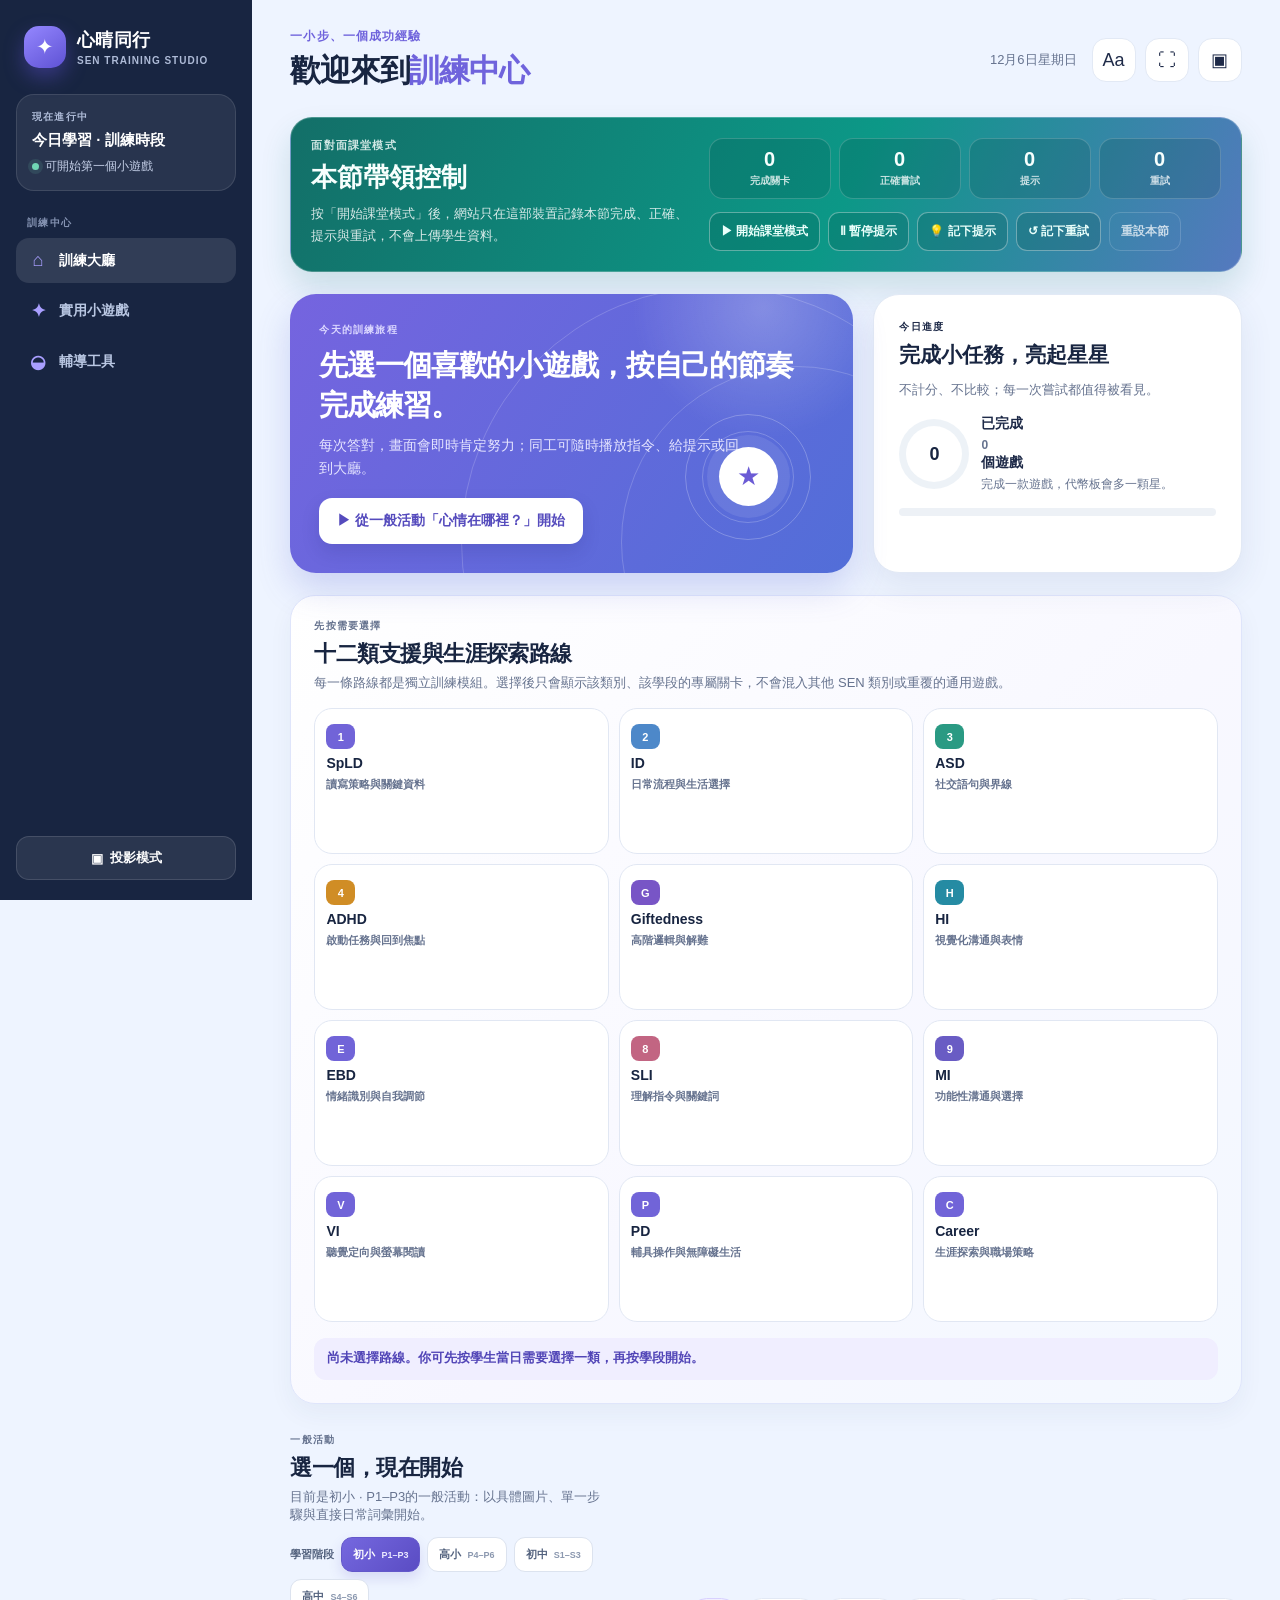
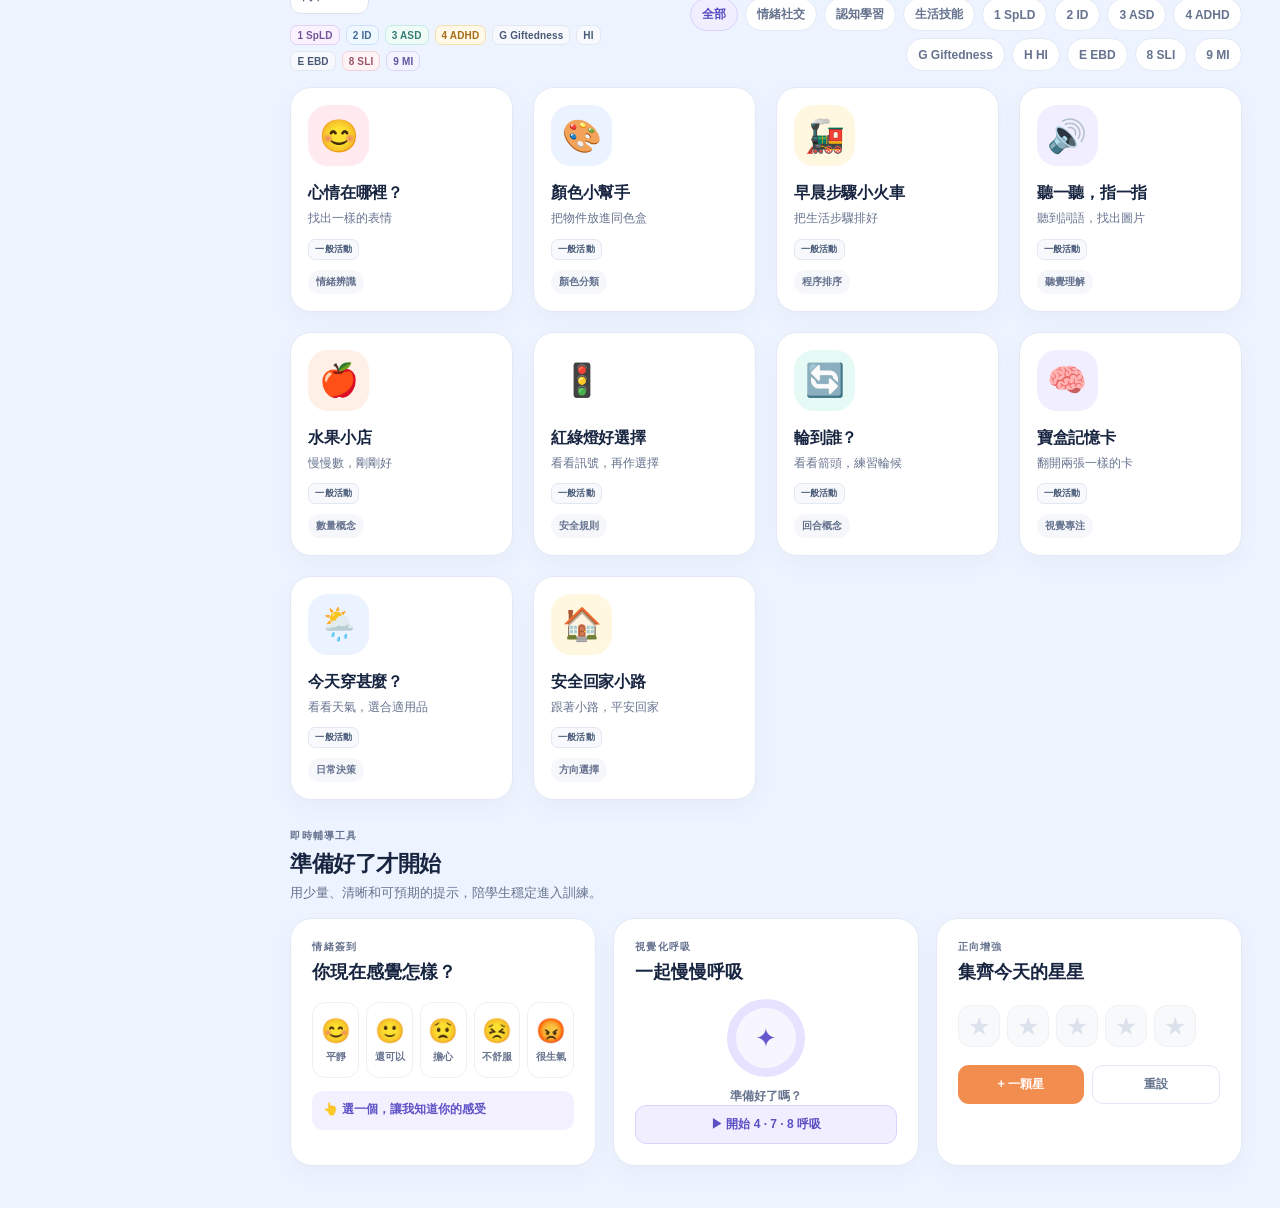
==== index.html @ 76162574 "Replace duplicated life skills review rounds" ====
<!DOCTYPE html>
<html lang="zh-Hant">
<head>
  <meta charset="UTF-8">
  <meta name="viewport" content="width=device-width, initial-scale=1.0, viewport-fit=cover">
  <meta name="theme-color" content="#EEF4FF">
  <title>心晴同行｜SEN 訓練中心</title>
  <link rel="stylesheet" href="assets/css/sen-ui.css?v=wcag-aa-20260822">
  <link rel="stylesheet" href="assets/css/sen-interaction-polish.css?v=asd-responsive-journey-20260824">
</head>
<body>
  <a class="skip-link" href="#mainContent">跳至主要訓練內容</a>
  <div class="app-shell">
    <aside class="sidebar" aria-label="訓練中心導覽">
      <div class="brand"><div class="brand-mark" aria-hidden="true">✦</div><div><strong>心晴同行</strong><span>SEN TRAINING STUDIO</span></div></div>
      <div class="learner-card"><div class="small-label">現在進行中</div><strong>今日學習 · 訓練時段</strong><span><i class="online-dot"></i>可開始第一個小遊戲</span></div>
      <div class="nav-title">訓練中心</div>
      <nav class="side-nav">
        <button class="side-link active" type="button" data-nav="dashboard"><span>⌂</span>訓練大廳</button>
        <button class="side-link" type="button" data-nav="games"><span>✦</span>實用小遊戲</button>
        <button class="side-link" type="button" data-nav="support"><span>◒</span>輔導工具</button>
      </nav>
      <div class="side-bottom"><button class="side-action" id="projectorButton" type="button"><span>▣</span> 投影模式</button></div>
    </aside>

    <main class="main" id="mainContent" tabindex="-1">
      <section id="dashboardView">
        <header class="topbar">
          <div><p>一小步、一個成功經驗</p><h1 id="dashboardTitle" tabindex="-1">歡迎來到<span>訓練中心</span></h1></div>
          <div class="top-actions"><div class="date-text" id="dateText">星期四 · 8 月 20 日</div><button class="icon-button" id="readableButton" type="button" aria-label="切換高辨識文字模式" aria-pressed="false">Aa</button><button class="icon-button" id="fullscreenButton" type="button" aria-label="進入全螢幕">⛶</button><button class="icon-button" id="projectorTop" type="button" aria-label="切換投影模式" aria-pressed="false">▣</button></div>
        </header>
        <section class="lesson-console" aria-labelledby="lessonConsoleTitle"><div class="lesson-copy"><p class="lesson-kicker">面對面課堂模式</p><h2 id="lessonConsoleTitle">本節帶領控制</h2><p id="lessonSummaryText">按「開始課堂模式」後，網站只在這部裝置記錄本節完成、正確、提示與重試，不會上傳學生資料。</p></div><div class="lesson-panel"><div class="lesson-stat-grid" aria-label="本節簡易記錄"><div class="lesson-stat"><strong id="lessonGames">0</strong><span>完成關卡</span></div><div class="lesson-stat"><strong id="lessonCorrect">0</strong><span>正確嘗試</span></div><div class="lesson-stat"><strong id="lessonHints">0</strong><span>提示</span></div><div class="lesson-stat"><strong id="lessonRetries">0</strong><span>重試</span></div></div><div class="lesson-actions"><button class="lesson-button" id="lessonModeToggle" type="button">▶ 開始課堂模式</button><button class="lesson-button" id="lessonPauseToggle" type="button">Ⅱ 暫停提示</button><button class="lesson-button" id="lessonAddHint" type="button">💡 記下提示</button><button class="lesson-button" id="lessonAddRetry" type="button">↺ 記下重試</button><button class="lesson-button reset" id="lessonReset" type="button">重設本節</button></div></div></section>

        <section class="welcome-strip" aria-label="今日訓練概覽">
          <article class="focus-card"><div class="small-label">今天的訓練旅程</div><h2>先選一個喜歡的小遊戲，按自己的節奏完成練習。</h2><p>每次答對，畫面會即時肯定努力；同工可隨時播放指令、給提示或回到大廳。</p><button class="primary-button" id="startSuggested" type="button">▶ 從「心情在哪裡？」開始</button><div class="focus-orbit" aria-hidden="true"><div class="focus-star">★</div></div></article>
          <article class="daily-card"><div class="small-label">今日進度</div><h2>完成小任務，亮起星星</h2><p>不計分、不比較；每一次嘗試都值得被看見。</p><div class="today-progress"><div class="progress-ring" id="progressRing"><strong id="gamesComplete">0</strong></div><div class="progress-copy"><strong>已完成 <span id="gamesCompleteText">0</span> 個遊戲</strong><span>完成一款遊戲，代幣板會多一顆星。</span></div></div><div class="small-progress"><span id="completionBar"></span></div></article>
        </section>

        <section class="pathway-section" aria-labelledby="pathwayTitle">
          <div class="section-head"><div><div class="small-label">先按需要選擇</div><h2 id="pathwayTitle">十二類支援與生涯探索路線</h2><p>每一條路線都是獨立訓練模組。選擇後只會顯示該類別、該學段的專屬關卡，不會混入其他 SEN 類別或重覆的通用遊戲。</p></div></div>
          <div class="pathway-grid" role="group" aria-label="選擇 SEN 支援訓練路線">
            <button class="pathway-card" type="button" data-type="1" aria-pressed="false"><span class="pathway-code">1</span><strong>SpLD</strong><span>讀寫策略與關鍵資料</span></button>
            <button class="pathway-card" type="button" data-type="2" aria-pressed="false"><span class="pathway-code">2</span><strong>ID</strong><span>日常流程與生活選擇</span></button>
            <button class="pathway-card" type="button" data-type="3" aria-pressed="false"><span class="pathway-code">3</span><strong>ASD</strong><span>社交語句與界線</span></button>
            <button class="pathway-card" type="button" data-type="4" aria-pressed="false"><span class="pathway-code">4</span><strong>ADHD</strong><span>啟動任務與回到焦點</span></button><button class="pathway-card" type="button" data-type="G" aria-pressed="false"><span class="pathway-code">G</span><strong>Giftedness</strong><span>高階邏輯與解難</span></button><button class="pathway-card" type="button" data-type="H" aria-pressed="false"><span class="pathway-code">H</span><strong>HI</strong><span>視覺化溝通與表情</span></button><button class="pathway-card" type="button" data-type="E" aria-pressed="false"><span class="pathway-code">E</span><strong>EBD</strong><span>情緒識別與自我調節</span></button>
            <button class="pathway-card" type="button" data-type="8" aria-pressed="false"><span class="pathway-code">8</span><strong>SLI</strong><span>理解指令與關鍵詞</span></button>
            <button class="pathway-card" type="button" data-type="9" aria-pressed="false"><span class="pathway-code">9</span><strong>MI</strong><span>功能性溝通與選擇</span></button><button class="pathway-card" type="button" data-type="V" aria-pressed="false"><span class="pathway-code">V</span><strong>VI</strong><span>聽覺定向與螢幕閱讀</span></button><button class="pathway-card" type="button" data-type="P" aria-pressed="false"><span class="pathway-code">P</span><strong>PD</strong><span>輔具操作與無障礙生活</span></button><button class="pathway-card" type="button" data-type="C" aria-pressed="false"><span class="pathway-code">C</span><strong>Career</strong><span>生涯探索與職場策略</span></button>
          </div>
          <div class="pathway-status" id="pathwayStatus" role="status" aria-live="polite" aria-atomic="true">尚未選擇路線。你可先按學生當日需要選擇一類，再按學段開始。</div>
        </section>

        <div class="section-head" id="gamesAnchor"><div><div class="small-label" id="gamesKicker">一般活動</div><h2 id="gamesTitle" tabindex="-1">選一個，現在開始</h2><p id="stageGuide">目前是初小的一般活動：以具體圖片、單一步驟與直接日常詞彙開始。</p><div class="level-row" role="group" aria-label="選擇學習階段"><span class="level-intro">學習階段</span><button class="level-button active" type="button" data-stage="lower" aria-pressed="true">初小 <small>P1–P3</small></button><button class="level-button" type="button" data-stage="upper" aria-pressed="false">高小 <small>P4–P6</small></button><button class="level-button" type="button" data-stage="junior" aria-pressed="false">初中 <small>S1–S3</small></button><button class="level-button" type="button" data-stage="senior" aria-pressed="false">高中 <small>S4–S6</small></button></div><div class="support-key" id="supportKey"><span class="support-badge" data-code="1">1 SpLD</span><span class="support-badge" data-code="2">2 ID</span><span class="support-badge" data-code="3">3 ASD</span><span class="support-badge" data-code="4">4 ADHD</span><span class="support-badge" data-code="G">G Giftedness</span><span class="support-badge" data-code="H">HI</span><span class="support-badge" data-code="E">E EBD</span><span class="support-badge" data-code="8">8 SLI</span><span class="support-badge" data-code="9">9 MI</span></div></div><div class="filter-row" role="group" aria-label="小遊戲分類與支援標記"><button class="filter-button active" type="button" data-filter="all" aria-pressed="true">全部</button><button class="filter-button" type="button" data-filter="emotion" aria-pressed="false">情緒社交</button><button class="filter-button" type="button" data-filter="cognition" aria-pressed="false">認知學習</button><button class="filter-button" type="button" data-filter="life" aria-pressed="false">生活技能</button><button class="filter-button" type="button" data-filter="support-1" aria-pressed="false">1 SpLD</button><button class="filter-button" type="button" data-filter="support-2" aria-pressed="false">2 ID</button><button class="filter-button" type="button" data-filter="support-3" aria-pressed="false">3 ASD</button><button class="filter-button" type="button" data-filter="support-4" aria-pressed="false">4 ADHD</button><button class="filter-button" type="button" data-filter="support-G" aria-pressed="false">G Giftedness</button><button class="filter-button" type="button" data-filter="support-H" aria-pressed="false">H HI</button><button class="filter-button" type="button" data-filter="support-E" aria-pressed="false">E EBD</button><button class="filter-button" type="button" data-filter="support-8" aria-pressed="false">8 SLI</button><button class="filter-button" type="button" data-filter="support-9" aria-pressed="false">9 MI</button></div></div>
        <section class="game-grid" id="gameGrid" aria-label="分齡訓練遊戲"></section>

        <div class="section-head" id="supportAnchor"><div><div class="small-label">即時輔導工具</div><h2>準備好了才開始</h2><p>用少量、清晰和可預期的提示，陪學生穩定進入訓練。</p></div></div>
        <section class="support-layout" aria-label="輔導支援工具">
          <article class="support-card"><div class="small-label">情緒簽到</div><h3>你現在感覺怎樣？</h3><div class="meter-list" role="group" aria-label="選擇情緒"><button class="meter-button" type="button" data-emotion="很平靜，做得很好。"><span>😊</span>平靜</button><button class="meter-button" type="button" data-emotion="有一點緊張，但可以慢慢來。"><span>🙂</span>還可以</button><button class="meter-button" type="button" data-emotion="心裡有點亂，我們先深呼吸。"><span>😟</span>擔心</button><button class="meter-button" type="button" data-emotion="很不舒服，我們先停一停。"><span>😣</span>不舒服</button><button class="meter-button" type="button" data-emotion="情緒太滿了，先安全地停下來。"><span>😡</span>很生氣</button></div><div class="support-note" id="emotionNote">👆 選一個，讓我知道你的感受</div></article>
          <article class="support-card"><div class="small-label">視覺化呼吸</div><h3>一起慢慢呼吸</h3><div class="pace-display"><div class="pace-ball" id="paceBall">✦</div></div><div class="pace-text" id="paceText">準備好了嗎？</div><button class="outline-button" id="paceButton" type="button">▶ 開始 4 · 7 · 8 呼吸</button></article>
          <article class="support-card"><div class="small-label">正向增強</div><h3>集齊今天的星星</h3><div class="token-stars" role="img" aria-label="已獲得的星星"><div class="token">★</div><div class="token">★</div><div class="token">★</div><div class="token">★</div><div class="token">★</div></div><div class="token-actions"><button class="token-add" id="addToken" type="button">+ 一顆星</button><button class="token-reset" id="resetTokens" type="button">重設</button></div></article>
        </section>
      </section>

        <section id="gameView" class="game-stage hidden">
        <header class="stage-topbar"><button class="back-button" id="backToDashboard" type="button">← 回到訓練大廳</button><div class="stage-utilities"><button class="utility-button" id="stageReadable" type="button">Aa 高辨識文字</button><button class="utility-button" id="stageSound" type="button">🔊 指令聲音：開</button><button class="utility-button" id="stageHaptic" type="button">⌁ 觸覺提示：關</button></div></header>
        <section class="lesson-stagebar" aria-label="課堂帶領控制"><div class="lesson-stagecopy"><strong id="lessonStageTitle">課堂模式</strong><span id="lessonStageStats">完成 0 · 正確 0 · 提示 0 · 重試 0</span></div><div class="lesson-stage-actions"><button class="lesson-button" id="lessonPauseStage" type="button">Ⅱ 暫停</button><button class="lesson-button" id="lessonHintStage" type="button">💡 記提示</button><button class="lesson-button" id="lessonRetryStage" type="button">↺ 記重試</button></div></section>
        <section class="stage-hero"><div class="stage-intro"><div><div class="stage-breadcrumb" id="stageCategory">情緒社交</div><div class="stage-level" id="stageLevel">初小 · P1–P3</div><h2 id="stageTitle" tabindex="-1">心情在哪裡？</h2><p id="stageDescription">看一看，找出一樣的表情。</p><div class="support-badge-row" id="stageSupport"></div></div><div class="round-counter">小任務<strong id="roundNumber">1 / 3</strong></div></div><section class="adhd-dashboard" id="adhdDashboard" hidden aria-label="ADHD 專注紀錄看板"></section><section class="asd-export-panel" id="asdExportPanel" hidden aria-label="ASD 家長教師進度匯出"></section><div class="round-dots" id="roundDots" role="img" aria-label="小遊戲進度"></div></section>
        <section class="activity-card" id="activityCard"></section>
      </section>
    </main>
  </div>
  <div class="toast" id="toast" role="status" aria-live="polite"></div>

  <script src="modules/spld/spld-stage-data.js"></script>
  <script src="modules/spld/spld-p1-lab.js?v=spld-p1-all-eight-unique-20260824"></script>
  <script src="modules/spld/spld-p4-lab.js?v=spld-p4-ten-explicit-eight-20260823"></script>
  <script src="modules/spld/spld-s1-lab.js?v=spld-s1-ten-explicit-eight-v2-20260823"></script>
  <script src="modules/spld/spld-s4-lab.js?v=spld-s4-ten-explicit-eight-20260823"></script>
  <script src="modules/spld/spld-shape-sound-meaning-bank.js?v=spld-shape-sound-stars-bank-20260824d"></script>
  <script src="modules/spld/spld-shape-sound-meaning-lab.js?v=spld-shape-sound-stars-lab-20260824d"></script>
  <script src="modules/adhd/adhd-stage-data.js"></script>
  <script src="modules/adhd/adhd-focus-lab.js?v=cross-a11y-20260822"></script>
  <script src="modules/adhd/adhd-graded-lab.js?v=graded-ready-special-20260822"></script>
  <script src="modules/adhd/adhd-fifteen-catalogue-lab.js?v=adhd-stoplight-eight-unique-20260824"></script>
  <script src="modules/asd/asd-stage-data.js"></script>
  <script src="modules/asd/asd-core-lab.js?v=asd-core-unique-prompts-20260824"></script>
  <script src="modules/asd/asd-eight-games-lab.js?v=asd-eight-rounds-20260823"></script>
  <script src="modules/asd/asd-fifteen-catalogue-lab.js?v=asd-fifteen-journey-controls-20260824"></script>
  <script src="modules/ebd/ebd-stage-data.js"></script>
  <script src="modules/ebd-mi/ebd-mi-core-lab.js?v=ebd-mi-all-stages-safe-labs-20260823"></script>
  <script src="modules/ebd/ebd-strategy-lab.js?v=ebd-strategy-runtime-unique-20260824"></script>
  <script src="modules/id/id-stage-data.js"></script>
  <script src="modules/id/id-core-lab.js?v=id-core-eight-round-audit-20260823"></script>
  <script src="modules/id/id-eight-games-lab.js?v=id-eight-unique-eight-20260824"></script>
  <script src="modules/id/id-advanced-games-lab.js?v=id-advanced-unique-eight-20260824"></script>
  <script src="modules/id/id-fifteen-catalogue-lab.js?v=id-fifteen-unique-eight-20260824"></script>
  <script src="modules/gifted-hi/gifted-hi-stage-data.js"></script>
  <script src="modules/hi/hi-eight-games-lab.js?v=hi-unique-eight-rounds-20260824"></script>
  <script src="modules/gifted/gifted-2e-lab.js?v=2e-four-stage-safe-lab-20260823"></script>
  <script src="modules/gifted/gifted-cross-sen-lab.js?v=2e-cross-sen-eight-safe-labs-20260823"></script>
  <script src="modules/gifted/gifted-eight-games-lab.js?v=gifted-eight-unique-prompts-20260824"></script>
  <script src="modules/gifted/gifted-open-inquiry-lab.js?v=gifted-open-inquiry-eight-20260824"></script>
  <script src="modules/gifted/gifted-attachment-arcade.js?v=gifted-2e-attachment-tasks-v2-20260824"></script>
  <script src="modules/sli/sli-stage-data.js?v=sli-stage-unique-eight-20260824"></script>
  <script src="modules/sli/sli-core-lab.js?v=sli-core-unique-eight-20260824"></script>
  <script src="modules/sli/sli-eight-games-lab.js?v=sli-eight-unique-eight-20260824"></script>
  <script src="modules/sli/sli-fifteen-catalogue-lab.js?v=sli-fifteen-language-mission-board-20260824"></script>
  <script src="modules/mi/mi-stage-data.js?v=mi-stage-unique-eight-20260824"></script>
  <script src="modules/mi/mi-fifteen-catalogue-lab.js?v=mi-fifteen-support-mission-grid-20260824"></script>
  <script src="modules/accessibility/vi-pd-games-lab.js?v=pd-action-card-missions-20260824"></script>
  <script src="modules/cross-category/cross-category-strategy-lab.js?v=cross-category-mission-board-20260824"></script>
  <script src="modules/career/career-games-lab.js?v=career-unique-eight-rounds-20260824"></script>
  <script src="modules/eight-round-normalizer.js?v=all-pathways-eight-round-audit-20260823"></script>
  <script src="assets/js/sen-app.js?v=life-skills-unique-eight-20260824"></script>
  <script src="assets/js/sen-interaction-layer.js?v=whole-site-interaction-20260823"></script>
</body>
</html>
---- assets/css/sen-ui.css ----
:root {
      --ink: #1e2a48;
      --muted: #66738f;
      --soft: #eef4ff;
      --paper: #ffffff;
      --line: #e2e9f5;
      --purple: #6f63dc;
      --purple-soft: #f1efff;
      --blue: #3e86f6;
      --blue-soft: #eaf3ff;
      --teal: #2ca98f;
      --teal-soft: #e6faf5;
      --yellow: #f5bc3a;
      --yellow-soft: #fff7df;
      --orange: #f28d50;
      --orange-soft: #fff0e7;
      --pink: #e9698c;
      --pink-soft: #ffeaf0;
      --red: #df5d65;
      --navy: #182541;
      --shadow: 0 13px 34px rgba(42, 68, 119, .09);
      --font: Inter, -apple-system, BlinkMacSystemFont, "PingFang HK", "Microsoft JhengHei", "Noto Sans TC", sans-serif;
    }

    * { box-sizing: border-box; }
    html { scroll-behavior: smooth; }
    body { margin: 0; min-width: 320px; color: var(--ink); background: var(--soft); font-family: var(--font); -webkit-font-smoothing: antialiased; -webkit-tap-highlight-color: transparent; }
    button { font: inherit; cursor: pointer; }
    :focus-visible { outline: 3px solid #145fa8; outline-offset: 3px; box-shadow: 0 0 0 5px rgba(255,255,255,.92), 0 0 0 8px #145fa8; }
    .skip-link { position: fixed; top: 10px; left: 10px; z-index: 200; padding: 11px 15px; color: #fff; border-radius: 10px; background: #145fa8; font-weight: 850; text-decoration: none; transform: translateY(-180%); transition: transform 160ms ease-out; }
    .skip-link:focus-visible { transform: translateY(0); }
    .sr-only { position: absolute; width: 1px; height: 1px; padding: 0; margin: -1px; overflow: hidden; clip: rect(0, 0, 0, 0); white-space: nowrap; border: 0; }
    .hidden { display: none !important; }

    /* Application shell */
    .app-shell { min-height: 100vh; display: flex; }
    .sidebar { position: sticky; top: 0; z-index: 20; width: 252px; height: 100vh; flex: 0 0 252px; padding: 26px 16px 20px; display: flex; flex-direction: column; color: #dfe8fd; background: var(--navy); }
    .brand { display: flex; align-items: center; gap: 11px; padding: 0 8px 26px; }
    .brand-mark { width: 42px; height: 42px; display: grid; place-items: center; border-radius: 15px; color: #fff; background: linear-gradient(145deg, #9587ff, #5e52d4); box-shadow: 0 9px 20px rgba(98, 82, 218, .42); font-size: 21px; }
    .brand strong { display: block; color: #fff; font-size: 18px; letter-spacing: .02em; }
    .brand span { display: block; margin-top: 3px; color: #aebbd7; font-size: 10px; font-weight: 750; letter-spacing: .1em; }
    .learner-card { padding: 15px; margin-bottom: 25px; border: 1px solid rgba(255,255,255,.11); border-radius: 18px; background: rgba(255,255,255,.07); }
    .small-label { font-size: 10px; font-weight: 800; letter-spacing: .12em; text-transform: uppercase; }
    .learner-card .small-label { color: #aebbd7; }
    .learner-card strong { display: block; margin-top: 7px; color: #fff; font-size: 15px; }
    .learner-card span { display: block; margin-top: 8px; color: #c5d0e8; font-size: 12px; }
    .online-dot { display: inline-block; width: 7px; height: 7px; margin-right: 6px; border-radius: 50%; background: #70d6b4; box-shadow: 0 0 0 4px rgba(112, 214, 180, .12); }
    .nav-title { padding: 0 11px 8px; color: #8593b2; font-size: 10px; font-weight: 850; letter-spacing: .13em; }
    .side-nav { display: grid; gap: 5px; }
    .side-link { width: 100%; display: flex; align-items: center; gap: 11px; padding: 12px; color: #b9c7e2; border: 0; border-radius: 13px; background: transparent; text-align: left; font-size: 14px; font-weight: 750; transition: .2s ease; }
    .side-link:hover, .side-link.active { color: #fff; background: rgba(255,255,255,.11); }
    .side-link span { width: 20px; display: inline-grid; place-items: center; color: #a99fff; font-size: 18px; }
    .side-bottom { margin-top: auto; }
    .side-action { width: 100%; min-height: 44px; display: inline-flex; align-items: center; justify-content: center; gap: 7px; color: #fff; border: 1px solid rgba(255,255,255,.13); border-radius: 13px; background: rgba(255,255,255,.08); font-size: 13px; font-weight: 800; }
    .side-action:hover { background: rgba(255,255,255,.15); }

    .main { width: min(100%, 1660px); flex: 1; padding: 28px clamp(18px, 3vw, 48px) 42px; overflow: hidden; }
    .topbar { display: flex; align-items: center; justify-content: space-between; gap: 18px; margin-bottom: 25px; }
    .topbar p { margin: 0 0 5px; color: var(--purple); font-size: 12px; font-weight: 850; letter-spacing: .09em; }
    h1, h2, h3, p { margin-top: 0; }
    h1 { margin-bottom: 0; color: var(--navy); font-size: clamp(25px, 2.4vw, 35px); letter-spacing: -.04em; }
    h1 span { color: var(--purple); }
    .top-actions { display: flex; align-items: center; gap: 9px; }
    .date-text { padding-right: 6px; color: var(--muted); font-size: 13px; white-space: nowrap; }
    .icon-button { width: 44px; height: 44px; display: grid; place-items: center; color: var(--ink); border: 1px solid var(--line); border-radius: 14px; background: #fff; font-size: 18px; transition: .2s; }
    .icon-button:hover { border-color: #bfd7fc; background: var(--blue-soft); }

    /* Dashboard */
    .welcome-strip { display: grid; grid-template-columns: minmax(0, 1.45fr) minmax(300px, .8fr); gap: 20px; margin-bottom: 22px; }
    .focus-card { min-height: 230px; padding: 29px; position: relative; overflow: hidden; color: #fff; border-radius: 26px; background: radial-gradient(circle at 84% 5%, rgba(255,255,255,.23), transparent 24%), linear-gradient(125deg, #7564df, #526ed8); box-shadow: 0 16px 34px rgba(85, 98, 206, .23); }
    .focus-card::before, .focus-card::after { content: ""; position: absolute; right: -120px; border: 1px solid rgba(255,255,255,.18); border-radius: 50%; }.focus-card::before { bottom: -225px; width: 510px; height: 510px; }.focus-card::after { bottom: -145px; width: 350px; height: 350px; }
    .focus-card > * { position: relative; z-index: 1; }
    .focus-card .small-label { color: #dcd8ff; }
    .focus-card h2 { max-width: 480px; margin: 9px 0 8px; color: #fff; font-size: clamp(24px, 2.25vw, 31px); letter-spacing: -.04em; }
    .focus-card p { max-width: 430px; margin-bottom: 18px; color: #e6e5ff; font-size: 14px; line-height: 1.65; }
    .primary-button { min-height: 46px; display: inline-flex; align-items: center; justify-content: center; gap: 8px; padding: 0 18px; color: #554bbd; border: 0; border-radius: 13px; background: #fff; box-shadow: 0 8px 18px rgba(30,35,105,.15); font-size: 14px; font-weight: 850; transition: transform .18s, box-shadow .18s; }.primary-button:hover { box-shadow: 0 11px 24px rgba(30,35,105,.23); }.primary-button:active { transform: scale(.97); }
    .focus-orbit { position: absolute; right: 7.5%; bottom: 12%; width: 126px; height: 126px; display: grid; place-items: center; border: 1px solid rgba(255,255,255,.24); border-radius: 50%; }.focus-orbit::before { content: ""; position: absolute; inset: 16px; border: 1px solid rgba(255,255,255,.22); border-radius: inherit; }.focus-star { width: 59px; height: 59px; display: grid; place-items: center; border-radius: 50%; color: #6b5bd5; background: #fff; box-shadow: 0 0 0 12px rgba(255,255,255,.09); font-size: 26px; }
    .daily-card { min-height: 230px; padding: 25px; border: 1px solid var(--line); border-radius: 26px; background: #fff; box-shadow: var(--shadow); }.daily-card h2 { margin: 7px 0 12px; color: var(--navy); font-size: 21px; }.daily-card p { margin-bottom: 15px; color: var(--muted); font-size: 13px; }
    .today-progress { display: flex; align-items: center; gap: 12px; margin-top: 16px; }.progress-ring { --p: 0deg; width: 70px; height: 70px; display: grid; place-items: center; border-radius: 50%; background: conic-gradient(var(--teal) var(--p), #edf2f7 0); }.progress-ring::before { content: ""; position: absolute; width: 56px; height: 56px; border-radius: 50%; background: #fff; }.progress-ring strong { position: relative; color: var(--navy); font-size: 18px; }.progress-copy strong { display: block; color: var(--ink); font-size: 14px; }.progress-copy span { display: block; margin-top: 4px; color: var(--muted); font-size: 12px; line-height: 1.45; }
    .small-progress { height: 8px; margin-top: 14px; overflow: hidden; border-radius: 99px; background: #edf1f6; }.small-progress span { display: block; width: 0; height: 100%; border-radius: inherit; background: linear-gradient(90deg, #3fc2a3, #4eaaec); transition: width .35s; }

    .section-head { display: flex; align-items: end; justify-content: space-between; gap: 18px; margin: 29px 0 16px; }.section-head h2 { margin: 6px 0 0; color: var(--navy); font-size: 22px; letter-spacing: -.025em; }.section-head p { margin: 5px 0 0; color: var(--muted); font-size: 13px; }.section-head .small-label { color: var(--muted); }
    .filter-row { display: flex; flex-wrap: wrap; gap: 7px; justify-content: flex-end; }.filter-button { min-height: 33px; padding: 0 11px; color: var(--muted); border: 1px solid var(--line); border-radius: 99px; background: #fff; font-size: 12px; font-weight: 800; }.filter-button.active, .filter-button:hover { color: #554abe; border-color: #d8d1ff; background: var(--purple-soft); }.level-row { display: flex; flex-wrap: wrap; align-items: center; gap: 7px; margin-top: 13px; }.level-intro { color: #53627e; font-size: 11px; font-weight: 850; }.level-button { min-height: 35px; padding: 0 11px; color: #53627e; border: 1px solid #dce3ef; border-radius: 11px; background: #fff; font-size: 11px; font-weight: 850; }.level-button small { margin-left: 3px; color: #8b98af; font-size: 9px; }.level-button:hover, .level-button.active { color: #fff; border-color: #6458ca; background: linear-gradient(135deg, #7568df, #5a4cc3); box-shadow: 0 6px 13px rgba(88,76,190,.16); }.level-button.active small { color: #ebe9ff; }.stage-level { margin-bottom: 7px; color: #6575a4; font-size: 12px; font-weight: 850; }
    .pathway-section { margin: 4px 0 29px; padding: 23px; border: 1px solid #dfe5fb; border-radius: 25px; background: linear-gradient(135deg, #fff 0%, #f8f8ff 56%, #f3f8ff 100%); box-shadow: 0 10px 24px rgba(41,60,100,.05); }
    .pathway-section .section-head { margin: 0 0 16px; }
    .pathway-status { min-height: 42px; margin: 16px 0 0; padding: 11px 13px; color: #5145b7; border-radius: 12px; background: #f0eeff; font-size: 13px; font-weight: 750; line-height: 1.45; }
    .pathway-grid { display: grid; grid-template-columns: repeat(6, minmax(0, 1fr)); gap: 10px; }
    .pathway-card { min-height: 146px; padding: 15px 11px; display: flex; flex-direction: column; align-items: flex-start; gap: 6px; color: var(--ink); border: 1px solid #e1e7f3; border-radius: 18px; background: #fff; text-align: left; transition: transform .18s, box-shadow .18s, border-color .18s, background .18s; }
    .pathway-card:hover { transform: translateY(-3px); border-color: #c9c1ff; box-shadow: 0 12px 20px rgba(71,61,165,.1); }
    .pathway-card.active { color: #4135aa; border-color: #7264da; background: #f2f0ff; box-shadow: 0 10px 19px rgba(78,66,178,.14); }
    .pathway-code { display: inline-flex; align-items: center; justify-content: center; min-width: 29px; height: 25px; padding: 0 7px; color: #fff; border-radius: 8px; background: #7164d8; font-size: 11px; font-weight: 900; }
    .pathway-card[data-type="2"] .pathway-code { background: #4d88c9; }.pathway-card[data-type="3"] .pathway-code { background: #2a9a83; }.pathway-card[data-type="4"] .pathway-code { background: #d08d25; }.pathway-card[data-type="G"] .pathway-code { background: #7855c6; }.pathway-card[data-type="H"] .pathway-code { background: #258ba3; }.pathway-card[data-type="8"] .pathway-code { background: #c26582; }.pathway-card[data-type="9"] .pathway-code { background: #695cc4; }
    .pathway-card strong { color: var(--navy); font-size: 14px; }.pathway-card span:last-child { color: var(--muted); font-size: 11px; font-weight: 700; line-height: 1.45; }
    .scenario-context { width: min(100%, 790px); margin: 0 auto 16px; padding: 15px 18px; color: #3d4962; border: 1px solid #dce6f4; border-radius: 15px; background: #f8fbff; font-size: clamp(16px, 2vw, 20px); font-weight: 750; line-height: 1.75; text-align: left; }.scenario-context strong { color: #5c4fc5; }
    .game-grid { display: grid; grid-template-columns: repeat(5, minmax(0, 1fr)); gap: 15px; }.game-grid.spld-primary-grid { grid-template-columns: repeat(4, minmax(0, 1fr)); }
    .game-card { min-height: 210px; padding: 17px; display: flex; flex-direction: column; position: relative; overflow: hidden; color: var(--ink); border: 1px solid var(--line); border-radius: 21px; background: #fff; box-shadow: 0 8px 21px rgba(41,60,100,.045); text-align: left; transition: transform .22s, box-shadow .22s, border .22s; }.game-card:hover { transform: translateY(-4px); border-color: #cbd8f1; box-shadow: 0 16px 27px rgba(41,60,100,.11); }.game-card:active { transform: scale(.98); }
    .game-card .game-visual { width: 61px; height: 61px; display: grid; place-items: center; margin-bottom: 17px; border-radius: 20px; font-size: 32px; }.game-card[data-tone="pink"] .game-visual { background: var(--pink-soft); }.game-card[data-tone="blue"] .game-visual { background: var(--blue-soft); }.game-card[data-tone="yellow"] .game-visual { background: var(--yellow-soft); }.game-card[data-tone="teal"] .game-visual { background: var(--teal-soft); }.game-card[data-tone="orange"] .game-visual { background: var(--orange-soft); }.game-card[data-tone="purple"] .game-visual { background: var(--purple-soft); }
    .game-card h3 { margin: 0; color: var(--navy); font-size: 16px; letter-spacing: -.015em; }.game-card p { margin: 6px 0 11px; color: var(--muted); font-size: 12px; line-height: 1.45; }.tag { display: inline-block; width: max-content; margin-top: auto; padding: 5px 8px; color: #64718d; border-radius: 99px; background: #f5f7fb; font-size: 10px; font-weight: 800; }.support-badge-row { display: flex; flex-wrap: wrap; gap: 5px; margin: 0 0 10px; }.support-badge { min-height: 20px; display: inline-flex; align-items: center; padding: 3px 6px; color: #485977; border: 1px solid #e2e8f2; border-radius: 7px; background: #f7f9fc; font-size: 9px; font-weight: 850; letter-spacing: .015em; }.support-badge[data-code="1"] { color: #76549b; border-color: #e3d2f3; background: #faf3ff; }.support-badge[data-code="2"] { color: #426b9a; border-color: #cce1f7; background: #eff8ff; }.support-badge[data-code="3"] { color: #367b74; border-color: #c6ece2; background: #effbf7; }.support-badge[data-code="4"] { color: #a66d17; border-color: #f5dfae; background: #fff9e9; }.support-badge[data-code="8"] { color: #9a5569; border-color: #f1d1da; background: #fff3f6; }.support-badge[data-code="9"] { color: #5d57a3; border-color: #d8d5fa; background: #f4f3ff; }.support-key { display: flex; flex-wrap: wrap; gap: 6px; margin-top: 11px; }.support-key .support-badge { font-size: 10px; }

    .support-layout { display: grid; grid-template-columns: 1.06fr 1fr .86fr; gap: 17px; }
    .support-card { min-height: 246px; padding: 21px; border: 1px solid var(--line); border-radius: 22px; background: #fff; box-shadow: 0 8px 21px rgba(41,60,100,.045); }.support-card h3 { margin: 6px 0 0; color: var(--navy); font-size: 18px; }.support-card .small-label { color: var(--muted); }
    .meter-list { display: grid; grid-template-columns: repeat(5, 1fr); gap: 7px; margin-top: 18px; }.meter-button { min-height: 76px; padding: 5px; color: var(--muted); border: 1px solid #edf0f5; border-radius: 13px; background: #fff; font-size: 10px; font-weight: 800; }.meter-button span { display: block; margin-bottom: 5px; font-size: 24px; }.meter-button:hover, .meter-button.active { color: #5c50c7; border-color: #cfc8ff; background: var(--purple-soft); }.support-note { min-height: 39px; margin: 13px 0 0; padding: 10px 11px; color: #5e52c7; border-radius: 11px; background: #f3f1ff; font-size: 12px; font-weight: 750; line-height: 1.42; }
    .pace-display { display: grid; place-items: center; margin: 15px auto 11px; }.pace-ball { width: 78px; height: 78px; display: grid; place-items: center; border: 9px solid #e6e2ff; border-radius: 50%; color: #6558ce; background: #f7f6ff; font-size: 26px; transition: transform 3.8s ease; }.pace-ball.breathing { animation: breathe 19s ease-in-out infinite; }@keyframes breathe { 0%, 100% { transform: scale(.78); } 21% { transform: scale(1.16); } 58% { transform: scale(1.16); } 100% { transform: scale(.78); } }.pace-text { text-align: center; color: var(--muted); font-size: 12px; font-weight: 750; }.outline-button { width: 100%; min-height: 39px; color: #5b4fc4; border: 1px solid #dad3ff; border-radius: 11px; background: var(--purple-soft); font-size: 12px; font-weight: 850; }.outline-button:hover { color: #fff; background: var(--purple); }
    .token-stars { display: flex; gap: 7px; margin-top: 21px; }.token { width: 42px; height: 42px; display: grid; place-items: center; color: #dce2ec; border: 1px solid #eef1f5; border-radius: 13px; background: #f7f9fb; font-size: 25px; transition: .2s; }.token.earned { color: #e5a917; border-color: #ffe2a0; background: #fff7dc; box-shadow: 0 6px 14px rgba(237,180,27,.14); }.token-actions { display: flex; gap: 8px; margin-top: 18px; }.token-actions button { flex: 1; min-height: 39px; border-radius: 11px; font-size: 12px; font-weight: 850; }.token-add { color: #fff; border: 0; background: var(--orange); }.token-reset { color: var(--muted); border: 1px solid var(--line); background: #fff; }

    /* Game stage */
    .game-stage { max-width: 1300px; margin: 0 auto; }
    .stage-topbar { display: flex; align-items: center; justify-content: space-between; gap: 16px; margin-bottom: 18px; }.stage-topbar h1 { font-size: clamp(22px, 2.6vw, 32px); }.back-button { min-height: 41px; padding: 0 13px; color: var(--muted); border: 1px solid var(--line); border-radius: 12px; background: #fff; font-size: 13px; font-weight: 800; }.back-button:hover { color: var(--purple); border-color: #d8d2ff; background: var(--purple-soft); }.stage-utilities { display: flex; flex-wrap: wrap; justify-content: flex-end; gap: 8px; }.utility-button { min-height: 41px; padding: 0 12px; color: var(--muted); border: 1px solid var(--line); border-radius: 12px; background: #fff; font-size: 12px; font-weight: 800; }.utility-button.active, .utility-button:hover { color: #5d50c8; border-color: #d8d2ff; background: var(--purple-soft); }.utility-button.haptic-active { color: #177d67; border-color: #a6dfcf; background: var(--teal-soft); }
    .stage-hero { padding: clamp(20px, 3vw, 32px); position: relative; overflow: hidden; border-radius: 27px; background: linear-gradient(130deg, #f8f7ff, #eff6ff); border: 1px solid #e5e8fa; }.stage-hero::after { content: ""; position: absolute; width: 310px; height: 310px; right: -120px; top: -150px; border: 32px solid #e0dcff; border-radius: 50%; opacity: .58; }.stage-hero > * { position: relative; z-index: 1; }
    .stage-intro { display: flex; justify-content: space-between; align-items: start; gap: 18px; }.stage-breadcrumb { color: var(--purple); font-size: 11px; font-weight: 850; letter-spacing: .1em; }.stage-intro h2 { margin: 8px 0 5px; color: var(--navy); font-size: clamp(23px, 2.7vw, 33px); letter-spacing: -.04em; }.stage-intro p { max-width: 620px; margin-bottom: 0; color: var(--muted); font-size: 14px; line-height: 1.55; }.round-counter { min-width: 92px; padding: 11px; color: #5c51c3; border: 1px solid #dcd7ff; border-radius: 15px; background: #fff; text-align: center; font-size: 12px; font-weight: 850; }.round-counter strong { display: block; margin-top: 2px; color: var(--navy); font-size: 18px; }
    .round-dots { display: flex; gap: 7px; margin-top: 19px; }.round-dot { width: 30px; height: 7px; border-radius: 99px; background: #dce4f4; }.round-dot.done { background: var(--teal); }.round-dot.current { background: var(--purple); }
    .activity-card { min-height: 412px; margin-top: 18px; padding: clamp(20px, 3vw, 35px); display: flex; flex-direction: column; align-items: center; justify-content: center; border: 1px solid var(--line); border-radius: 27px; background: #fff; box-shadow: var(--shadow); }
    .prompt-label { margin-bottom: 10px; color: var(--purple); font-size: 11px; font-weight: 850; letter-spacing: .1em; }.activity-prompt { max-width: 850px; margin: 0 auto 26px; color: var(--navy); text-align: center; font-size: clamp(22px, 2.7vw, 32px); font-weight: 850; letter-spacing: -.04em; line-height: 1.3; }
    .answer-grid { width: min(100%, 800px); display: grid; grid-template-columns: repeat(3, minmax(0, 1fr)); gap: 15px; }.answer-card { min-height: 142px; padding: 17px 12px; display: flex; flex-direction: column; align-items: center; justify-content: center; gap: 8px; color: var(--ink); border: 2px solid #e9edf5; border-radius: 20px; background: #fff; font-size: 15px; font-weight: 850; transition: .2s; }.answer-card:hover { transform: translateY(-3px); border-color: #b9ccf0; background: #fbfdff; box-shadow: 0 10px 19px rgba(45,68,110,.09); }.answer-card .big-emoji { font-size: 48px; line-height: 1; }.answer-card .caption { max-width: 100%; text-align: center; line-height: 1.35; }.answer-card.selected { color: #5a4dc6; border-color: var(--purple); background: var(--purple-soft); }.answer-card.correct { color: #177d67; border-color: #79d1ba; background: var(--teal-soft); }.answer-card.wrong { color: #b24556; border-color: #efb0bf; background: var(--pink-soft); }
    .feedback { width: min(100%, 690px); min-height: 47px; margin: 23px auto 0; padding: 13px 16px; display: flex; align-items: center; justify-content: center; color: #5b4fc6; border-radius: 14px; background: #f4f2ff; text-align: center; font-size: 14px; font-weight: 800; line-height: 1.45; }.feedback.success { color: #187c68; background: var(--teal-soft); }.feedback.try { color: #a34d5c; background: var(--pink-soft); }.spld-reading { width: min(100%, 790px); margin: 0 auto 16px; padding: 15px 18px; color: #37445d; border: 1px solid #dce6f4; border-radius: 15px; background: #f8fbff; font-size: clamp(17px, 2vw, 23px); font-weight: 750; line-height: 1.75; text-align: left; }.spld-reading strong { color: #5b4ec4; }.spld-focus { width: min(100%, 790px); margin: 0 auto 10px; padding: 9px 12px; color: #5b4fc6; border: 1px solid #d9d4ff; border-radius: 10px; background: #f6f4ff; font-size: 12px; font-weight: 850; text-align: left; }.spld-read-controls { width: min(100%, 790px); margin: 0 auto 10px; display: flex; flex-wrap: wrap; gap: 8px; }.spld-read-button { min-height: 39px; padding: 0 13px; color: #4e43b5; border: 1px solid #d7d1ff; border-radius: 11px; background: #f7f5ff; font-size: 12px; font-weight: 850; transition: transform .16s, background .16s, border-color .16s; }.spld-read-button:hover { border-color: #a99fff; background: #eeebff; }.spld-read-button:active { transform: scale(.97); }.spld-hint { width: min(100%, 790px); margin: 0 auto 18px; padding: 14px 16px; color: #463807; border: 2px solid #e8c85e; border-radius: 15px; background: #fff7d5; box-shadow: 0 7px 17px rgba(185,139,20,.12); text-align: left; transition: transform .2s, box-shadow .2s, border-color .2s; }.spld-hint.attention { border-color: #d99414; box-shadow: 0 0 0 5px rgba(242,183,52,.22), 0 9px 20px rgba(185,139,20,.18); transform: translateY(-2px); }.spld-hint-label { display: block; margin-bottom: 5px; color: #8a6500; font-size: 11px; font-weight: 900; letter-spacing: .08em; }.spld-hint strong { display: block; color: #403506; font-size: 15px; line-height: 1.62; }.spld-hint small { display: block; margin-top: 7px; color: #746420; font-size: 11px; font-weight: 750; line-height: 1.45; }.spld-choice-grid { width: min(100%, 790px); display: grid; grid-template-columns: repeat(3, minmax(0, 1fr)); gap: 13px; }.spld-answer { min-height: 112px; padding: 12px; color: #37445d; border: 2px solid #e2e8f2; border-radius: 18px; background: #fff; font-size: clamp(18px, 2vw, 24px); font-weight: 850; line-height: 1.45; transition: .2s; }.spld-answer:hover { color: #584bc3; border-color: #c9c2ff; background: #faf9ff; transform: translateY(-3px); }.spld-answer.selected { color: #5648c0; border-color: #8c81e9; background: #f4f2ff; box-shadow: 0 0 0 4px rgba(124,111,221,.13); }.spld-answer.correct { color: #177d67; border-color: #79d1ba; background: var(--teal-soft); }.spld-answer.wrong { color: #b24556; border-color: #efb0bf; background: var(--pink-soft); }.spld-band { display: inline-flex; margin-bottom: 7px; padding: 4px 8px; color: #6657c7; border-radius: 7px; background: #efedff; font-size: 10px; font-weight: 850; letter-spacing: .08em; }
    .asd-band { display: inline-flex; margin-bottom: 7px; padding: 4px 8px; color: #16806d; border-radius: 7px; background: #e9faf4; font-size: 10px; font-weight: 850; letter-spacing: .08em; }.asd-strategy { width: min(100%, 790px); margin: 0 auto 18px; padding: 14px 16px; color: #105f53; border: 2px solid #9bdac9; border-radius: 15px; background: #effbf7; box-shadow: 0 7px 17px rgba(22,126,105,.08); text-align: left; transition: transform .2s, box-shadow .2s, border-color .2s; }.asd-strategy.attention { border-color: #1c9f83; box-shadow: 0 0 0 5px rgba(47,177,146,.18), 0 9px 20px rgba(22,126,105,.15); transform: translateY(-2px); }.asd-strategy-label { display: block; margin-bottom: 5px; color: #16715f; font-size: 11px; font-weight: 900; letter-spacing: .08em; }.asd-strategy strong { display: block; color: #14594f; font-size: 15px; line-height: 1.62; }.asd-strategy small { display: block; margin-top: 7px; color: #4f7d73; font-size: 11px; font-weight: 750; line-height: 1.45; }.adhd-dashboard { width: 100%; margin-top: 15px; padding: 14px; border: 1px solid #ead78e; border-radius: 17px; background: #fffaf0; }.adhd-dashboard[hidden] { display: none; }.adhd-dashboard-head { display: flex; align-items: baseline; justify-content: space-between; gap: 12px; }.adhd-dashboard h3 { margin: 0; color: #725300; font-size: 14px; letter-spacing: -.02em; }.adhd-dashboard p { margin: 3px 0 0; color: #8e762c; font-size: 11px; font-weight: 750; }.timer-choice-row { display: flex; flex-wrap: wrap; gap: 7px; margin-top: 12px; }.timer-choice { min-height: 34px; padding: 0 10px; color: #806318; border: 1px solid #e5cf7e; border-radius: 10px; background: #fffdf7; font-size: 11px; font-weight: 850; }.timer-choice.active { color: #fff; border-color: #c89a1e; background: #c99b22; }.adhd-stat-grid { display: grid; grid-template-columns: repeat(4, minmax(0, 1fr)); gap: 8px; margin-top: 12px; }.adhd-stat { min-height: 60px; padding: 9px; display: flex; flex-direction: column; justify-content: center; border-radius: 11px; background: rgba(255,255,255,.72); }.adhd-stat span { color: #8e762c; font-size: 10px; font-weight: 800; }.adhd-stat strong { margin-top: 3px; color: #594509; font-size: 18px; line-height: 1; }.timer-gentle-note { margin-top: 10px; color: #77672d; font-size: 10px; font-weight: 750; line-height: 1.45; }.stage-footer { width: 100%; max-width: 800px; display: flex; justify-content: center; gap: 10px; margin-top: 20px; }.hint-button, .next-button { min-height: 44px; padding: 0 16px; border-radius: 12px; font-size: 13px; font-weight: 850; }.hint-button { color: #687693; border: 1px solid var(--line); background: #fff; }.hint-button:hover { color: var(--purple); background: var(--purple-soft); }.next-button { color: #fff; border: 0; background: var(--purple); }.next-button:hover { background: #5b4ec5; }

    .ebd-band { display: inline-flex; margin-bottom: 7px; padding: 4px 8px; color: #a4475c; border-radius: 7px; background: #fff0f3; font-size: 10px; font-weight: 850; letter-spacing: .08em; }.ebd-regulation { width: min(100%, 790px); margin: 0 auto 18px; padding: 14px 16px; color: #874052; border: 2px solid #efb6c4; border-radius: 15px; background: #fff7f8; box-shadow: 0 7px 17px rgba(174,67,93,.08); text-align: left; transition: transform .2s, box-shadow .2s, border-color .2s; }.ebd-regulation.attention { border-color: #cf667b; box-shadow: 0 0 0 5px rgba(225,124,145,.18), 0 9px 20px rgba(174,67,93,.14); transform: translateY(-2px); }.ebd-regulation-label { display: block; margin-bottom: 5px; color: #a4475c; font-size: 11px; font-weight: 900; letter-spacing: .08em; }.ebd-regulation strong { display: block; color: #7d3447; font-size: 15px; line-height: 1.62; }.ebd-regulation small { display: block; margin-top: 7px; color: #8a6570; font-size: 11px; font-weight: 750; line-height: 1.45; }.asd-export-panel { width: 100%; margin-top: 14px; padding: 13px 14px; display: flex; align-items: center; justify-content: space-between; gap: 14px; border: 1px solid #9dd6c9; border-radius: 15px; background: #f0fbf7; }.asd-export-panel[hidden] { display: none; }.asd-export-panel strong { display: block; color: #14594f; font-size: 13px; }.asd-export-panel p { margin: 4px 0 0; color: #44756c; font-size: 11px; font-weight: 720; line-height: 1.42; }.asd-export-button { flex: 0 0 auto; min-height: 38px; padding: 0 12px; color: #fff; border: 0; border-radius: 10px; background: #248a75; font-size: 11px; font-weight: 850; }.asd-export-button:hover { background: #176d5c; }.spld-visual-cue { width: min(100%, 790px); margin: 0 auto 11px; padding: 12px 14px; color: #4b3d99; border: 1px solid #d8d2ff; border-radius: 14px; background: #f8f7ff; text-align: left; }.spld-visual-label { display: block; margin-bottom: 8px; color: #6254c7; font-size: 10px; font-weight: 900; letter-spacing: .08em; }.spld-step-row { display: flex; flex-wrap: wrap; gap: 7px; }.spld-step-chip { padding: 6px 8px; color: #5145ad; border-radius: 8px; background: #eeebff; font-size: 11px; font-weight: 820; }.spld-keyword-card { margin-top: 9px; padding: 8px 10px; color: #674b00; border-left: 4px solid #e6b53e; border-radius: 7px; background: #fff8dd; font-size: 12px; font-weight: 820; }.spld-keyword-card strong { color: #4b3d99; }.spld-read-controls { align-items: center; }

    .id-band { display: inline-flex; margin-bottom: 7px; padding: 4px 8px; color: #2e639f; border-radius: 7px; background: #edf6ff; font-size: 10px; font-weight: 850; letter-spacing: .08em; }.id-life-guide { width: min(100%, 790px); margin: 0 auto 18px; padding: 14px 16px; color: #285783; border: 2px solid #a9cdec; border-radius: 15px; background: #f3f9ff; box-shadow: 0 7px 17px rgba(49,111,166,.08); text-align: left; transition: transform .2s, box-shadow .2s, border-color .2s; }.id-life-guide.attention { border-color: #4a91cf; box-shadow: 0 0 0 5px rgba(82,151,210,.18), 0 9px 20px rgba(49,111,166,.14); transform: translateY(-2px); }.id-life-guide-label { display: block; margin-bottom: 5px; color: #2e6aa8; font-size: 11px; font-weight: 900; letter-spacing: .08em; }.id-life-guide strong { display: block; color: #244d75; font-size: 15px; line-height: 1.62; }.id-life-guide small { display: block; margin-top: 7px; color: #577995; font-size: 11px; font-weight: 750; line-height: 1.45; }.timer-control-row { min-height: 34px; margin-top: 9px; display: flex; flex-wrap: wrap; align-items: center; gap: 9px; color: #806b31; font-size: 11px; font-weight: 780; }.timer-control { min-height: 33px; padding: 0 10px; color: #7b5f0d; border: 1px solid #d9bd5b; border-radius: 9px; background: #fff8e5; font-size: 11px; font-weight: 850; }.adhd-stat-grid-rich { grid-template-columns: repeat(3, minmax(0, 1fr)); }.adhd-analysis { margin-top: 13px; padding: 12px; border: 1px solid #ead78e; border-radius: 13px; background: rgba(255,255,255,.54); }.adhd-analysis-head { display: flex; justify-content: space-between; gap: 10px; color: #725300; font-size: 12px; font-weight: 850; }.adhd-analysis-head span { color: #9a8440; font-size: 10px; font-weight: 750; }.adhd-round-chart { margin-top: 10px; display: grid; gap: 6px; }.adhd-chart-row { display: grid; grid-template-columns: 43px 1fr 38px; align-items: center; gap: 8px; color: #806b31; font-size: 10px; font-weight: 800; }.adhd-chart-track { height: 10px; overflow: hidden; border-radius: 999px; background: #f3e7bc; }.adhd-chart-track i { display: block; height: 100%; border-radius: inherit; background: linear-gradient(90deg, #ecc451, #c6951d); }.adhd-chart-track em { display: block; width: 100%; height: 100%; border-radius: inherit; background: repeating-linear-gradient(90deg, #e7dcae 0 6px, transparent 6px 11px); }.adhd-chart-row b { color: #685413; text-align: right; font-size: 10px; }.adhd-analysis p { margin: 9px 0 0; color: #8d7937; font-size: 10px; font-weight: 720; line-height: 1.42; }

    .gifted-band { display: inline-flex; margin-bottom: 7px; padding: 4px 8px; color: #6740a8; border-radius: 7px; background: #f3efff; font-size: 10px; font-weight: 850; letter-spacing: .08em; }.gifted-guide { width: min(100%, 790px); margin: 0 auto 18px; padding: 14px 16px; color: #593788; border: 2px solid #c9b8ec; border-radius: 15px; background: #faf7ff; box-shadow: 0 7px 17px rgba(102,66,171,.08); text-align: left; transition: transform .2s, box-shadow .2s, border-color .2s; }.gifted-guide.attention { border-color: #956ed7; box-shadow: 0 0 0 5px rgba(147,109,214,.17), 0 9px 20px rgba(102,66,171,.14); transform: translateY(-2px); }.gifted-guide-label { display: block; margin-bottom: 5px; color: #704aad; font-size: 11px; font-weight: 900; letter-spacing: .08em; }.gifted-guide strong { display: block; color: #51317f; font-size: 15px; line-height: 1.62; }.gifted-guide small { display: block; margin-top: 7px; color: #7e679f; font-size: 11px; font-weight: 750; line-height: 1.45; }.hi-band { display: inline-flex; margin-bottom: 7px; padding: 4px 8px; color: #17758c; border-radius: 7px; background: #eafaff; font-size: 10px; font-weight: 850; letter-spacing: .08em; }.hi-visual-guide { width: min(100%, 790px); margin: 0 auto 18px; padding: 14px 16px; color: #1c6477; border: 2px solid #9dd8e6; border-radius: 15px; background: #f0fbfe; box-shadow: 0 7px 17px rgba(30,131,153,.08); text-align: left; transition: transform .2s, box-shadow .2s, border-color .2s; }.hi-visual-guide.attention { border-color: #309bb6; box-shadow: 0 0 0 5px rgba(70,168,192,.17), 0 9px 20px rgba(30,131,153,.14); transform: translateY(-2px); }.hi-visual-guide-label { display: block; margin-bottom: 5px; color: #217b92; font-size: 11px; font-weight: 900; letter-spacing: .08em; }.hi-visual-guide strong { display: block; color: #1b5b6c; font-size: 15px; line-height: 1.62; }.hi-visual-guide small { display: block; margin-top: 7px; color: #5f8390; font-size: 11px; font-weight: 750; line-height: 1.45; }

    /* Special game components */
    .match-target { width: 135px; height: 135px; display: grid; place-items: center; margin: 0 auto 24px; border-radius: 39px; background: var(--pink-soft); font-size: 79px; }.match-target + .activity-prompt { margin-bottom: 20px; }
    .sort-scene { width: min(100%, 760px); display: grid; grid-template-columns: 1fr 1.35fr; gap: 30px; align-items: center; }.sort-item { width: 172px; height: 172px; margin: 0 auto; display: grid; place-items: center; border: 4px dashed #d9e0ec; border-radius: 34px; background: #fafcff; font-size: 87px; }.basket-row { display: grid; grid-template-columns: repeat(3, 1fr); gap: 11px; }.basket { min-height: 138px; display: flex; flex-direction: column; align-items: center; justify-content: center; gap: 7px; border: 2px solid transparent; border-radius: 20px; color: #536079; font-size: 13px; font-weight: 850; transition: .2s; }.basket:hover { transform: translateY(-3px); box-shadow: 0 9px 18px rgba(39,57,96,.09); }.basket .basket-emoji { font-size: 44px; }.basket.red { background: #fff0f2; border-color: #ffd8df; }.basket.yellow { background: #fff9df; border-color: #ffeeb0; }.basket.blue { background: #edf5ff; border-color: #d7e8ff; }
    .sequence-board { width: min(100%, 840px); }.sequence-slots { display: grid; grid-template-columns: repeat(3, 1fr); gap: 12px; margin-bottom: 22px; }.sequence-slot { min-height: 113px; display: flex; flex-direction: column; align-items: center; justify-content: center; gap: 5px; border: 2px dashed #d7deeb; border-radius: 19px; background: #fafcff; color: #9aa7bd; font-size: 12px; font-weight: 850; }.sequence-slot.filled { color: #4d607f; border-style: solid; border-color: #bcd2f2; background: #f3f8ff; }.sequence-slot .slot-number { width: 23px; height: 23px; display: grid; place-items: center; border-radius: 50%; color: #fff; background: #a4b6d1; font-size: 11px; }.sequence-slot.filled .slot-number { background: var(--blue); }.sequence-options { display: grid; grid-template-columns: repeat(3, 1fr); gap: 12px; }.sequence-card { min-height: 104px; padding: 9px; display: grid; place-items: center; gap: 5px; color: #4f5e7a; border: 2px solid #e8edf5; border-radius: 19px; background: #fff; font-size: 12px; font-weight: 850; }.sequence-card:hover { border-color: #aecdff; background: #f7fbff; }.sequence-card:disabled { opacity: .42; cursor: default; }.sequence-card span { font-size: 37px; }
    .listen-orb { width: 102px; height: 102px; display: grid; place-items: center; margin: 0 auto 17px; border: 0; border-radius: 50%; color: #fff; background: linear-gradient(145deg, #63a1ff, #4974dd); box-shadow: 0 0 0 13px #edf4ff, 0 14px 24px rgba(70,111,198,.19); font-size: 37px; }.listen-orb:hover { transform: scale(1.05); }
    .counter-layout { width: min(100%, 760px); display: grid; grid-template-columns: 1fr 1fr; gap: 30px; align-items: center; }.fruit-button { min-height: 196px; display: grid; place-items: center; border: 4px dashed #f0cfac; border-radius: 33px; color: #fff; background: #fff8f1; font-size: 103px; }.fruit-button:hover { background: #fff2e5; }.bag-panel { min-height: 196px; padding: 19px; display: flex; flex-direction: column; align-items: center; justify-content: center; border-radius: 29px; background: #f5f7fc; }.bag-panel .bag { position: relative; width: 106px; height: 116px; padding: 29px 8px 7px; display: flex; align-items: end; justify-content: center; gap: 2px; border: 4px solid #c3976b; border-top: 0; border-radius: 8px 8px 22px 22px; background: #f8d7aa; font-size: 25px; }.bag-panel .bag::before { content: ""; position: absolute; top: -26px; width: 58px; height: 31px; border: 4px solid #c3976b; border-bottom: 0; border-radius: 30px 30px 0 0; }.count-number { margin-top: 12px; color: var(--navy); font-size: 18px; font-weight: 850; }.count-actions { display: flex; gap: 9px; margin-top: 16px; }.count-actions button { min-height: 42px; padding: 0 13px; border-radius: 11px; font-size: 13px; font-weight: 850; }.minus-button { color: #687693; border: 1px solid var(--line); background: #fff; }.done-button { color: #fff; border: 0; background: var(--teal); }
    .signal { width: 98px; padding: 10px; margin: 0 auto 20px; border-radius: 38px; background: #26334f; box-shadow: inset 0 -5px 0 rgba(0,0,0,.17); }.signal-light { width: 57px; height: 57px; margin: 5px auto; border-radius: 50%; background: #53617b; }.signal-light.active.red { background: #f05d68; box-shadow: 0 0 20px rgba(240,93,104,.65); }.signal-light.active.green { background: #4bc38c; box-shadow: 0 0 20px rgba(75,195,140,.65); }.choice-pill-row { width: min(100%, 650px); display: grid; grid-template-columns: 1fr 1fr; gap: 15px; }.choice-pill { min-height: 92px; display: flex; align-items: center; justify-content: center; gap: 12px; color: #405170; border: 2px solid #e8edf5; border-radius: 18px; background: #fff; font-size: 18px; font-weight: 850; }.choice-pill:hover { transform: translateY(-3px); box-shadow: 0 10px 18px rgba(43,64,102,.09); }.choice-pill.stop { border-color: #ffd5dc; background: #fff5f7; }.choice-pill.go { border-color: #c5ebdf; background: #f1fcf8; }.choice-pill b { width: 35px; height: 35px; display: grid; place-items: center; border-radius: 50%; color: #fff; font-size: 16px; }.choice-pill.stop b { background: var(--pink); }.choice-pill.go b { background: var(--teal); }
    .turn-stage { width: min(100%, 740px); display: grid; grid-template-columns: repeat(3, 1fr); gap: 18px; }.turn-person { min-height: 168px; padding: 15px 8px; display: flex; flex-direction: column; align-items: center; justify-content: center; border: 2px solid #e8edf5; border-radius: 21px; background: #fff; color: #5a6985; font-size: 14px; font-weight: 850; transition: .2s; }.turn-person:hover { transform: translateY(-4px); border-color: #bacfff; background: #f6faff; }.turn-person .avatar { width: 70px; height: 70px; display: grid; place-items: center; margin-bottom: 9px; border-radius: 50%; background: var(--blue-soft); font-size: 38px; }.turn-person .turn-arrow { min-height: 20px; margin-top: 5px; color: var(--purple); font-size: 12px; opacity: 0; }.turn-person.focused .turn-arrow { opacity: 1; }.turn-person.focused { border-color: #bdb4ff; background: var(--purple-soft); }
    .memory-board { width: min(100%, 590px); display: grid; grid-template-columns: repeat(4, 1fr); gap: 12px; }.memory-card { min-height: 115px; display: grid; place-items: center; color: #fff; border: 0; border-radius: 18px; background: linear-gradient(145deg, #897cec, #6256c9); box-shadow: 0 7px 15px rgba(89,76,188,.15); font-size: 39px; }.memory-card:hover { transform: translateY(-3px); }.memory-card.flipped, .memory-card.matched { color: var(--ink); border: 2px solid #e7edf6; background: #fff; box-shadow: none; }.memory-card.matched { border-color: #8adbc8; background: var(--teal-soft); }
    .weather-display { width: 132px; height: 132px; display: grid; place-items: center; margin: 0 auto 19px; border-radius: 38px; background: #edf5ff; font-size: 76px; }.path-board { width: min(100%, 680px); display: grid; grid-template-columns: repeat(3, 1fr); gap: 10px; padding: 15px; border: 2px solid #dce6f6; border-radius: 24px; background: #f6faff; }.path-cell { aspect-ratio: 1; display: grid; place-items: center; border-radius: 15px; background: #e3f0d7; font-size: clamp(20px, 4vw, 39px); }.path-cell.road { background: #e9edf5; }.path-cell.goal { background: #fff4b5; }.path-cell.character { background: #d9ceff; box-shadow: inset 0 0 0 3px #978bf0; }.path-buttons { width: min(100%, 620px); display: grid; grid-template-columns: repeat(3, 1fr); gap: 11px; margin-top: 20px; }.path-button { min-height: 75px; color: #52627f; border: 2px solid #e6ebf4; border-radius: 17px; background: #fff; font-size: 15px; font-weight: 850; }.path-button span { display: block; margin-bottom: 4px; font-size: 25px; }.path-button:hover { color: #594bc6; border-color: #c9c2ff; background: var(--purple-soft); }
    .completion { text-align: center; }.completion .completion-star { width: 116px; height: 116px; display: grid; place-items: center; margin: 0 auto 19px; border-radius: 38px; color: #dfaa15; background: var(--yellow-soft); font-size: 69px; }.completion h2 { margin: 0 0 9px; color: var(--navy); font-size: 32px; letter-spacing: -.04em; }.completion p { margin: 0 auto 21px; max-width: 460px; color: var(--muted); line-height: 1.6; }.completion .primary-button { color: #fff; background: var(--purple); box-shadow: none; }

    .toast { position: fixed; left: 50%; bottom: 25px; z-index: 100; max-width: calc(100vw - 28px); padding: 12px 17px; color: #fff; border-radius: 13px; background: rgba(24,37,65,.93); box-shadow: 0 12px 28px rgba(23,34,56,.23); transform: translate(-50%, 110px); opacity: 0; pointer-events: none; font-size: 13px; font-weight: 750; transition: .3s; }.toast.show { transform: translate(-50%, 0); opacity: 1; }
    body.readable { --font: "OpenDyslexic", "Atkinson Hyperlegible", "PingFang HK", "Microsoft JhengHei", sans-serif; letter-spacing: .045em; } body.readable .activity-prompt, body.readable .feedback, body.readable .stage-intro p { line-height: 1.85; }
    body.projector .sidebar { display: none; }body.projector .main { max-width: 1690px; margin: 0 auto; padding-top: 21px; }body.projector .topbar { margin-bottom: 20px; }

    @media (max-width: 1300px) { .game-grid { grid-template-columns: repeat(4, minmax(0, 1fr)); }.pathway-grid { grid-template-columns: repeat(3, minmax(0, 1fr)); }.support-layout { grid-template-columns: repeat(3, minmax(0, 1fr)); }.welcome-strip { grid-template-columns: 1.3fr .85fr; } }
    @media (max-width: 1080px) { .sidebar { width: 220px; flex-basis: 220px; }.game-grid { grid-template-columns: repeat(3, minmax(0, 1fr)); }.support-layout { grid-template-columns: repeat(2, minmax(0, 1fr)); }.support-card:last-child { grid-column: span 2; }.main { padding-left: 23px; padding-right: 23px; } }
    @media (max-width: 800px) { .app-shell { display: block; }.sidebar { position: static; width: 100%; height: auto; min-height: auto; padding: 13px 16px; flex-direction: row; align-items: center; gap: 11px; overflow: auto; }.brand { padding: 0; flex: 0 0 auto; }.brand span, .learner-card, .nav-title, .side-bottom { display: none; }.side-nav { display: flex; gap: 5px; }.side-link { width: auto; padding: 10px; font-size: 0; }.side-link span { font-size: 19px; }.main { padding: 22px 16px 35px; }.welcome-strip, .support-layout { grid-template-columns: 1fr; }.pathway-grid { grid-template-columns: repeat(3, minmax(0, 1fr)); }.support-card:last-child { grid-column: auto; }.game-grid { grid-template-columns: repeat(2, minmax(0, 1fr)); }.game-grid.spld-primary-grid { grid-template-columns: repeat(3, minmax(0, 1fr)); }.focus-orbit { right: 8%; }.top-actions .date-text { display: none; }.sort-scene, .counter-layout { grid-template-columns: 1fr; gap: 17px; }.sort-item { width: 138px; height: 138px; }.stage-topbar { align-items: flex-start; flex-wrap: wrap; }.stage-utilities { margin-left: auto; } }
    @media (max-width: 520px) { .main { padding: 17px 12px 27px; }.topbar { margin-bottom: 18px; }.focus-card, .daily-card, .support-card, .activity-card, .stage-hero, .pathway-section { border-radius: 22px; }.pathway-section { padding: 17px; }.pathway-grid { grid-template-columns: repeat(2, minmax(0, 1fr)); gap: 8px; }.pathway-card { min-height: 126px; padding: 12px 10px; }.focus-card { min-height: 255px; padding: 22px; }.focus-orbit { right: 7%; bottom: 8%; width: 96px; height: 96px; }.focus-star { width: 48px; height: 48px; font-size: 22px; }.game-grid { gap: 10px; }.game-grid.spld-primary-grid { grid-template-columns: repeat(2, minmax(0, 1fr)); }.game-card { min-height: 190px; padding: 14px; border-radius: 17px; }.game-card .game-visual { width: 53px; height: 53px; border-radius: 16px; font-size: 27px; }.game-card h3 { font-size: 14px; }.game-card p { font-size: 11px; }.section-head { align-items: start; flex-direction: column; gap: 11px; }.filter-row { justify-content: flex-start; }.spld-p1-direct-select #gamesAnchor .support-key, .spld-p1-direct-select #gamesAnchor .filter-row, .spld-p4-direct-select #gamesAnchor .support-key, .spld-p4-direct-select #gamesAnchor .filter-row { display: none; }.spld-p1-direct-select #gameGrid.spld-primary-grid .game-card, .spld-p4-direct-select #gameGrid.spld-primary-grid .game-card { min-height: 204px; }.activity-card { min-height: 440px; padding: 22px 14px; }.answer-grid, .spld-choice-grid { gap: 9px; }.answer-card { min-height: 115px; border-radius: 16px; font-size: 12px; }.answer-card .big-emoji { font-size: 38px; }.spld-answer { min-height: 98px; border-radius: 14px; font-size: 16px; }.spld-reading, .scenario-context { padding: 13px; font-size: 16px; }.stage-intro { flex-direction: column; }.round-counter { align-self: flex-start; }.sequence-slots, .sequence-options { gap: 7px; }.sequence-slot { min-height: 94px; font-size: 10px; }.sequence-card { min-height: 90px; font-size: 10px; }.sequence-card span { font-size: 29px; }.memory-board { gap: 8px; }.memory-card { min-height: 82px; font-size: 30px; }.turn-stage { gap: 9px; }.turn-person { min-height: 139px; font-size: 12px; }.turn-person .avatar { width: 56px; height: 56px; font-size: 30px; }.choice-pill { min-height: 80px; font-size: 14px; }.path-buttons { gap: 7px; }.path-button { min-height: 63px; font-size: 12px; }.path-cell { border-radius: 10px; }.stage-footer { flex-wrap: wrap; } }
    @media (max-width: 520px) { .spld-s1-direct-select #gamesAnchor .support-key, .spld-s1-direct-select #gamesAnchor .filter-row, .spld-s4-direct-select #gamesAnchor .support-key, .spld-s4-direct-select #gamesAnchor .filter-row { display: none; }.spld-s1-direct-select #gameGrid.spld-primary-grid .game-card, .spld-s4-direct-select #gameGrid.spld-primary-grid .game-card { min-height: 204px; } }
    @media (prefers-reduced-motion: reduce) { *, *::before, *::after { animation-duration: .01ms !important; transition-duration: .01ms !important; scroll-behavior: auto !important; } }
    .lesson-console { display:grid; grid-template-columns:minmax(220px,1fr) minmax(260px,1.35fr); gap:18px; margin:0 0 22px; padding:20px; overflow:hidden; color:#f7fffd; border:1px solid rgba(255,255,255,.24); border-radius:22px; background:linear-gradient(115deg,#136f68,#0c9887 58%,#5579bf); box-shadow:0 16px 30px rgba(19,111,104,.16); }.lesson-console h2 { margin:0; font-size:clamp(19px,2vw,26px); }.lesson-kicker { margin:0 0 7px; font-size:11px; font-weight:900; letter-spacing:.11em; opacity:.84; }.lesson-copy p:last-child { margin:8px 0 0; color:rgba(255,255,255,.84); font-size:13px; line-height:1.7; }.lesson-panel { display:grid; gap:13px; }.lesson-stat-grid { display:grid; grid-template-columns:repeat(4,minmax(0,1fr)); gap:8px; }.lesson-stat { padding:10px 8px; text-align:center; border:1px solid rgba(255,255,255,.18); border-radius:14px; background:rgba(4,64,61,.18); }.lesson-stat strong { display:block; font-size:20px; line-height:1; }.lesson-stat span { display:block; margin-top:5px; color:rgba(255,255,255,.78); font-size:10px; font-weight:800; }.lesson-actions { display:flex; flex-wrap:wrap; gap:8px; }.lesson-button { min-height:39px; padding:0 11px; color:#eafffb; border:1px solid rgba(255,255,255,.35); border-radius:11px; background:rgba(0,71,67,.2); font-size:12px; font-weight:800; }.lesson-button:hover,.lesson-button.active { color:#075851; border-color:#fff; background:#fff; }.lesson-button.warn { color:#654713; background:#fff1c6; border-color:#ffe49b; }.lesson-button.reset { color:rgba(255,255,255,.72); border-color:rgba(255,255,255,.16); background:transparent; }.lesson-stagebar { display:none; align-items:center; justify-content:space-between; gap:12px; margin:0 0 16px; padding:11px 13px; color:#125c56; border:1px solid #bfe7dd; border-radius:14px; background:#effcf8; }.lesson-mode .lesson-stagebar { display:flex; }.lesson-stagecopy strong { display:block; font-size:13px; }.lesson-stagecopy span { display:block; margin-top:2px; color:#39746e; font-size:11px; }.lesson-stage-actions { display:flex; flex-wrap:wrap; justify-content:flex-end; gap:6px; }.lesson-stage-actions .lesson-button { min-height:34px; color:#12645c; border-color:#bfe7dd; background:#fff; }.lesson-stage-actions .lesson-button.active { color:#fff; border-color:#d28d25; background:#d28d25; }.lesson-paused .activity-card { position:relative; pointer-events:none; filter:saturate(.65); }.lesson-paused .activity-card::after { content:'教師提示暫停中 · 請先一起看指令或使用提示'; position:absolute; inset:0; z-index:5; display:grid; place-items:center; padding:22px; color:#fff; text-align:center; font-size:clamp(18px,2.4vw,28px); font-weight:900; border-radius:inherit; background:rgba(16,55,72,.78); }.projector .lesson-console { padding:26px; border-radius:26px; }.projector .lesson-console h2 { font-size:30px; }.projector .lesson-stat strong { font-size:27px; }.projector .lesson-stagebar { position:sticky; top:10px; z-index:20; padding:15px 18px; box-shadow:0 10px 22px rgba(29,92,88,.12); }
    @media (max-width:800px) { .lesson-console { grid-template-columns:1fr; padding:17px; border-radius:18px; }.lesson-stat-grid { grid-template-columns:repeat(2,minmax(0,1fr)); }.lesson-actions { display:grid; grid-template-columns:repeat(2,minmax(0,1fr)); }.lesson-button { width:100%; padding:0 8px; font-size:11px; }.lesson-stagebar { align-items:stretch; flex-direction:column; }.lesson-stage-actions { display:grid; grid-template-columns:repeat(3,minmax(0,1fr)); }.lesson-stage-actions .lesson-button { width:100%; font-size:10px; } }
    /* Cross-device accessibility: retain dense desktop controls while giving touch-first layouts 44px targets. */
    @media (max-width: 800px) {
      .lesson-button, .lesson-stage-actions .lesson-button, .level-button, .filter-button { min-height: 44px; }
    }
    @media (max-width: 520px) {
      .outline-button, .token-actions button, .spld-read-button { min-height: 44px; }
    }
    /* SpLD visual reading support: optional guide strip, never eye tracking or performance measurement. */
    .spld-reading-tracker { width:min(100%,790px); margin:0 auto 12px; border:1px solid #d7d1ff; border-radius:14px; background:#fbfaff; color:#4d4378; text-align:left; }
    .spld-reading-tracker summary { min-height:44px; padding:12px 14px; cursor:pointer; color:#584bb0; font-size:13px; font-weight:900; }
    .spld-reading-tracker[open] summary { border-bottom:1px solid #e3dfff; }
    .spld-reading-tracker p { margin:0; padding:12px 14px 4px; color:#43506b; font-size:16px; font-weight:760; line-height:1.75; }
    .spld-reading-tracker small { display:block; padding:8px 14px 14px; color:#6a6183; font-size:11px; font-weight:740; line-height:1.5; }
    .spld-tracker-lane { height:10px; margin:13px 14px 0; overflow:hidden; border-radius:999px; background:#ebe8ff; }
    .spld-tracker-lane i { display:block; width:38%; height:100%; border-radius:inherit; background:linear-gradient(90deg,#6d5bc8,#77b9dc); }
    .spld-reading-tracker summary:focus-visible { outline:3px solid #146ca6; outline-offset:3px; }
    /* EBD safety route: optional drag, direct choice and numeric-key alternatives; no speed or personal behaviour score. */
    .ebd-route-board { display:grid; grid-template-columns:minmax(190px,.72fr) minmax(0,1.28fr); gap:15px; align-items:stretch; margin-top:15px; }
    .ebd-route-target { min-height:172px; display:flex; flex-direction:column; align-items:center; justify-content:center; gap:8px; padding:16px; color:#8f3f5d; text-align:center; border:3px dashed #d77b9a; border-radius:22px; background:linear-gradient(145deg,#fff2f6,#fff8fa); font-weight:900; line-height:1.45; }
    .ebd-route-target > span { font-size:32px; }.ebd-route-target small { color:#8b6672; font-size:12px; font-weight:760; line-height:1.45; }.ebd-route-target.is-ready { border-color:#1c6ea6; background:#eef8ff; box-shadow:0 0 0 4px rgba(28,110,166,.14); }.ebd-route-target.is-filled { border-style:solid; border-color:#2f947b; background:#effaf5; color:#176851; }
    .ebd-route-cards { display:grid; grid-template-columns:repeat(2,minmax(0,1fr)); gap:12px; }.ebd-route-card { min-height:112px; cursor:grab; }.ebd-route-card.is-dragging { opacity:.66; transform:translateY(-3px); }.ebd-route-card .caption b { color:#a13d63; }
    .ebd-route-target:focus-visible { outline:4px solid #1e5b92; outline-offset:3px; }
    /* HI visual-signal mission: optional drag, direct choice and numeric-key alternatives; no audio prerequisite. */
    .hi-signal-target { color:#1b6678; border-color:#55acc3; background:linear-gradient(145deg,#f1fcff,#f5fbff); }.hi-signal-target small { color:#557b88; }.hi-signal-target.is-ready { border-color:#1b869c; background:#e9faff; box-shadow:0 0 0 4px rgba(27,134,156,.14); }.hi-signal-target.is-filled { border-color:#278b75; background:#effaf7; color:#176956; }.hi-signal-card .caption b { color:#217c92; }.hi-signal-target:focus-visible { outline-color:#187b92; }
    @media (max-width:640px) { .ebd-route-board,.ebd-route-cards { grid-template-columns:1fr; }.ebd-route-target { min-height:112px; }.ebd-route-card { min-height:76px; } }
    @media (prefers-reduced-motion:reduce) { .ebd-route-card.is-dragging { transform:none; } }
---- assets/css/sen-interaction-polish.css ----
:root { --sen-motion-out: cubic-bezier(.23,1,.32,1); --sen-motion-move: cubic-bezier(.77,0,.175,1); }

/* Keep the classroom interface spacious enough for shared reading and pointing. */
.game-grid, .answer-grid, .spld-choice-grid, .sequence-options, .memory-board { gap: clamp(12px, 1.8vw, 20px); }
.activity-card { padding: clamp(24px, 3.2vw, 38px); }
.answer-grid, .spld-choice-grid { margin-top: clamp(18px, 2.4vw, 28px); }

button, [role="button"] { transition: transform 160ms var(--sen-motion-out), box-shadow 180ms var(--sen-motion-out), border-color 180ms var(--sen-motion-out), background-color 180ms var(--sen-motion-out); }
button:active:not(:disabled), [role="button"]:active:not([aria-disabled="true"]) { transform: scale(.975); }

/* A shared drag language: every draggable card looks held, every valid zone looks ready. */
[draggable="true"], [data-sen-drag-source] { cursor: grab; touch-action: none; -webkit-user-drag: element; }
[draggable="true"].sen-dragging, [data-sen-drag-source].sen-dragging { cursor: grabbing; opacity: .62; transform: scale(.985) rotate(-.35deg); box-shadow: 0 14px 28px rgba(47, 67, 95, .18); }
[data-sen-drop-zone].sen-drop-ready, .sen-drop-ready { border-color: #26846b !important; background-color: #eaf8f1 !important; box-shadow: 0 0 0 4px rgba(38, 132, 107, .18), 0 12px 22px rgba(47, 67, 95, .1); }
[data-sen-drop-zone].sen-drop-placed { animation: sen-drop-settle 260ms var(--sen-motion-out); }
.sen-success-flash { animation: sen-success-surface 420ms var(--sen-motion-out); }

@media (prefers-reduced-motion: no-preference) {
  .game-card, .pathway-card, .support-card, .activity-card, .stage-hero { animation: sen-soft-enter 260ms var(--sen-motion-out) both; }
  .game-card:hover, .pathway-card:hover, .support-card:hover { transform: translateY(-3px); box-shadow: 0 15px 30px rgba(32, 59, 88, .12); }
  .answer-card:hover, .spld-answer:hover, .sequence-card:hover, .memory-card:hover { transform: translateY(-2px); }
  .answer-card.correct, .spld-answer.correct, .sequence-card.correct, .memory-card.matched { animation: sen-gentle-success 420ms var(--sen-motion-out); }
  .asd-choice:hover, .joint-box:hover, .joint-token:hover, .focus-choice:hover, .graded-direction:hover, .graded-rule-card:hover, .id-bin:hover, .spld-part-piece:hover, .spld-s1-segment:hover, .sli-piece:hover, .sli-portal-item:hover { transform: translateY(-2px); }
  .asd-choice:active, .joint-box:active, .joint-token:active, .focus-choice:active, .graded-direction:active, .graded-rule-card:active, .id-bin:active, .spld-part-piece:active, .spld-s1-segment:active, .sli-piece:active, .sli-portal-item:active { transform: scale(.975); }
}

@keyframes sen-soft-enter { from { opacity: 0; transform: translateY(8px); } to { opacity: 1; transform: translateY(0); } }
@keyframes sen-gentle-success { 0% { transform: scale(1); } 42% { transform: scale(1.025); } 100% { transform: scale(1); } }
@keyframes sen-drop-settle { 0% { transform: scale(.985); } 55% { transform: scale(1.012); } 100% { transform: scale(1); } }
@keyframes sen-success-surface { 0% { box-shadow: 0 0 0 0 rgba(42, 154, 111, 0); } 48% { box-shadow: 0 0 0 7px rgba(42, 154, 111, .15); } 100% { box-shadow: 0 0 0 0 rgba(42, 154, 111, 0); } }

@media (max-width: 520px) {
  .activity-card { padding: 22px 16px; }
  .game-grid, .answer-grid, .spld-choice-grid, .sequence-options, .memory-board { gap: 12px; }
  /* ASD and all routes: keep the title whole by moving utility controls to a second touch-friendly row. */
  .topbar { align-items: stretch; flex-direction: column; gap: 10px; }
  .topbar > div:first-child { min-width: 0; }
  .topbar h1 { font-size: 28px; line-height: 1.22; }
  .top-actions { justify-content: flex-end; }
}

/* ASD fifteen-item lab: a calm visual journey; learners can turn it off at any time. */
.asd15-journey { display: grid; grid-template-columns: repeat(8, minmax(0, 1fr)); gap: 6px; margin: 10px 0 0; padding: 0; list-style: none; }
.asd15-journey li { min-width: 0; height: 8px; border-radius: 999px; background: #e7e5f8; }
.asd15-journey li span { position: absolute; width: 1px; height: 1px; overflow: hidden; clip: rect(0, 0, 0, 0); }
.asd15-journey li.done { background: #69a98f; }
.asd15-journey li.current { background: #7664c4; box-shadow: 0 0 0 3px rgba(118, 100, 196, .15); }

@media (prefers-reduced-motion: no-preference) {
  #asdFifteenCatalogueHost:not(.asd15-motion-off) .asd15-scene { animation: asd15-scene-arrive 240ms var(--sen-motion-out) both; }
  #asdFifteenCatalogueHost:not(.asd15-motion-off) .asd15-journey li.current { animation: asd15-current-breathe 1.7s ease-in-out infinite; }
  #asdFifteenCatalogueHost:not(.asd15-motion-off).asd15-success .asd15-mission { animation: asd15-success-settle 420ms var(--sen-motion-out); }
}

@keyframes asd15-scene-arrive { from { opacity: 0; transform: translateY(6px); } to { opacity: 1; transform: translateY(0); } }
@keyframes asd15-current-breathe { 0%, 100% { box-shadow: 0 0 0 3px rgba(118, 100, 196, .15); } 50% { box-shadow: 0 0 0 6px rgba(118, 100, 196, .08); } }
@keyframes asd15-success-settle { 0% { transform: scale(1); } 45% { transform: scale(1.008); } 100% { transform: scale(1); } }

@media (max-width: 420px) { .asd15-journey { gap: 4px; } }

@media (prefers-reduced-motion: reduce) {
  button, [role="button"] { transition: none; }
  [draggable="true"].sen-dragging, [data-sen-drag-source].sen-dragging { transform: none; }
  [data-sen-drop-zone].sen-drop-placed, .sen-success-flash { animation: none; }
  #asdFifteenCatalogueHost *, #asdFifteenCatalogueHost *::before, #asdFifteenCatalogueHost *::after { animation: none !important; transition: none !important; }
}
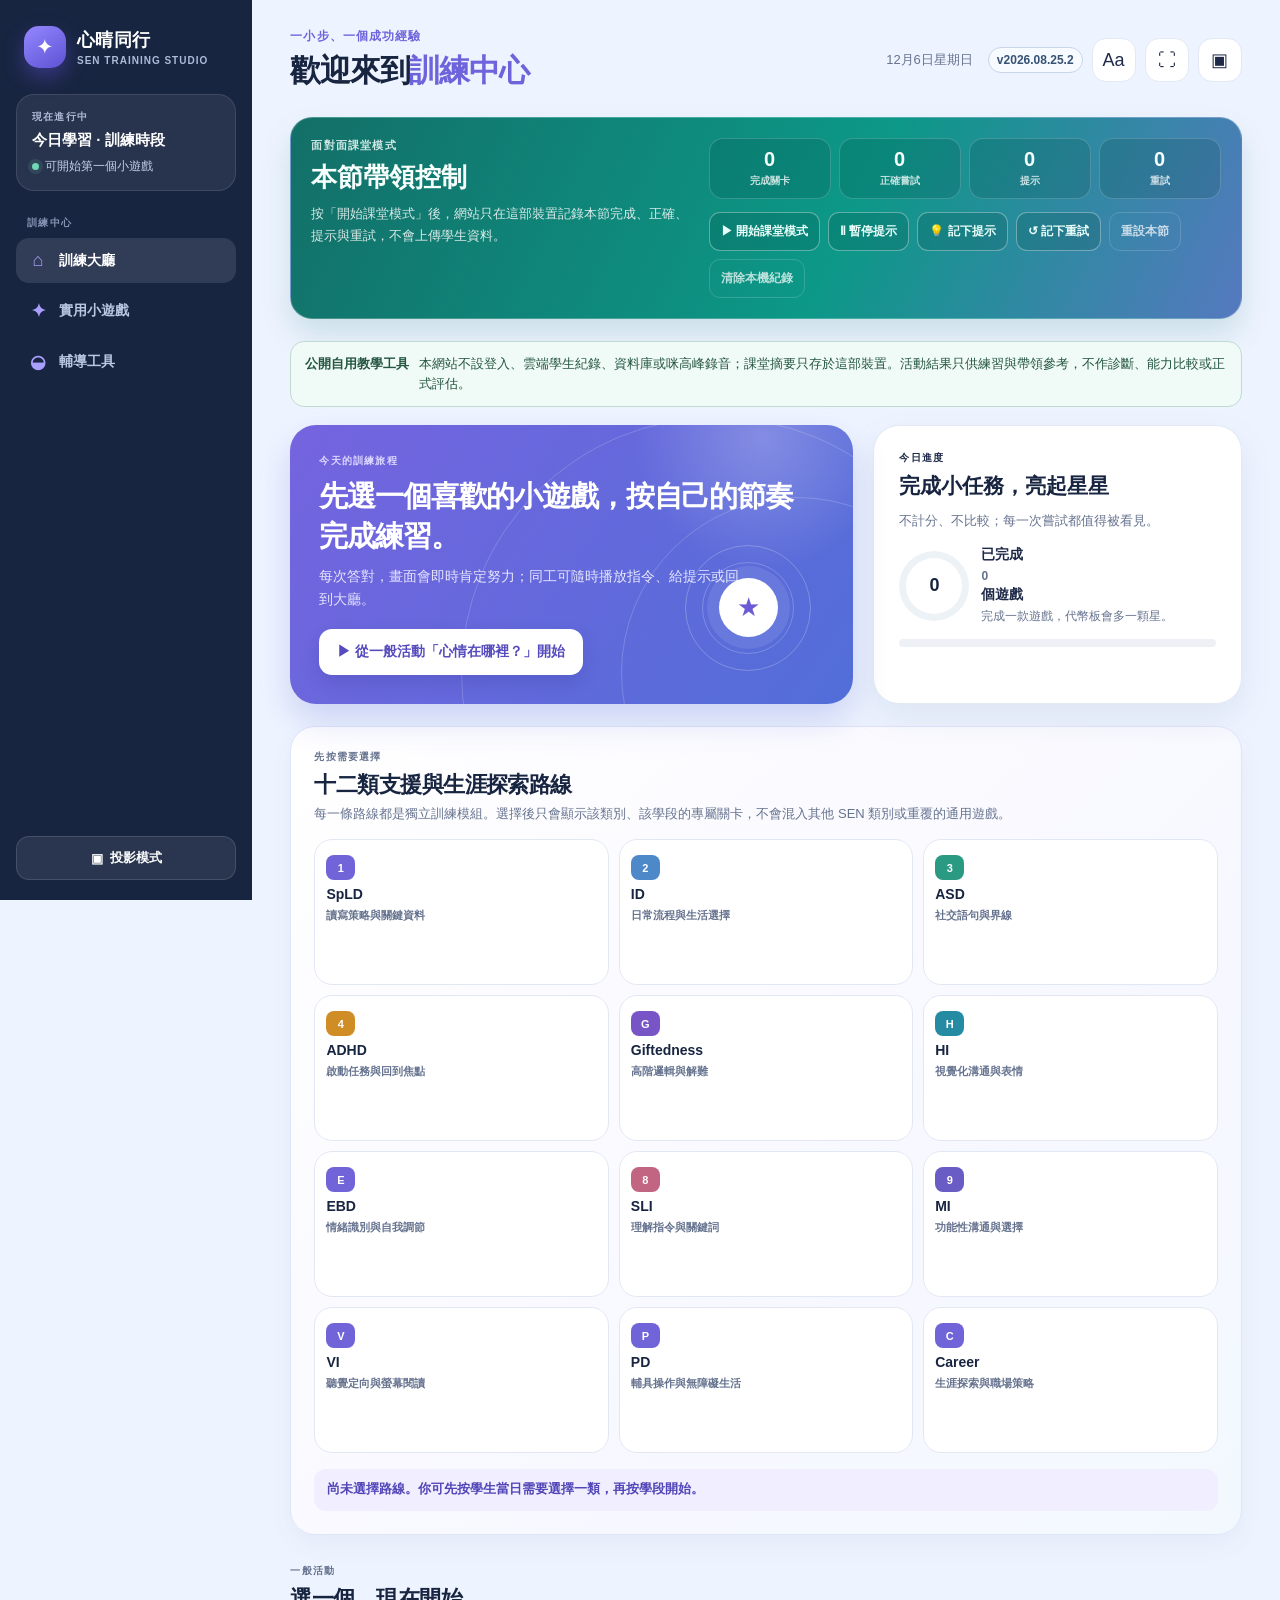
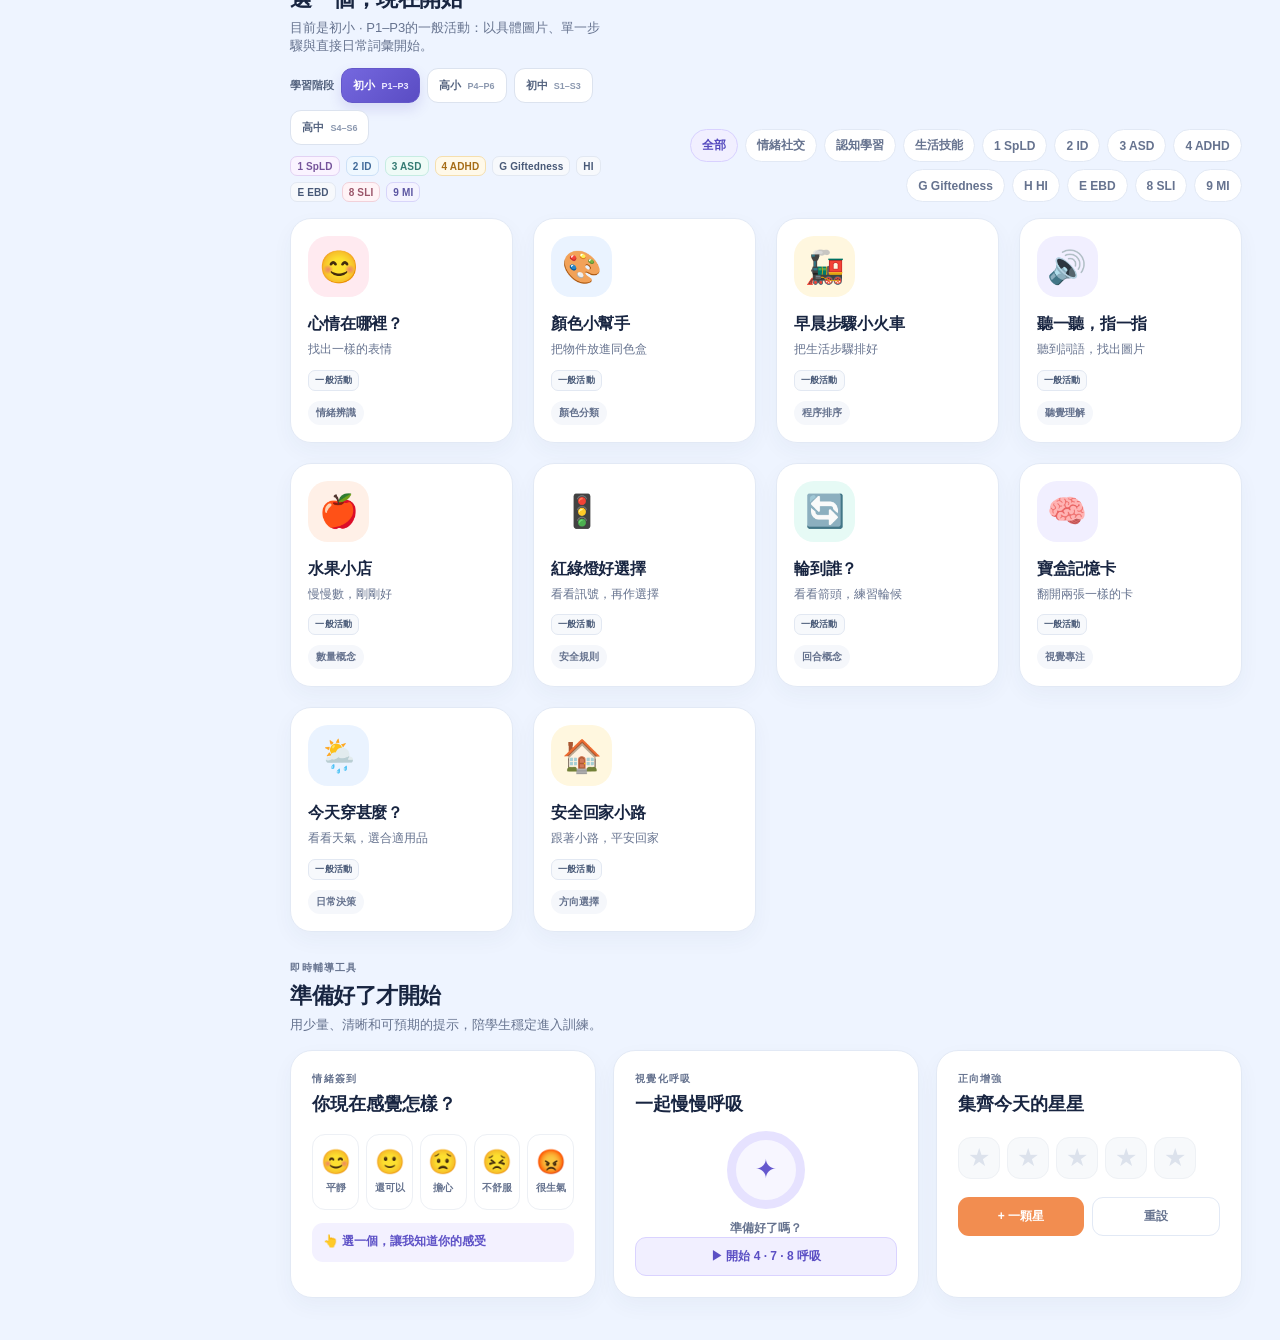
==== commit c43d8863: "Harden public self-use release" ====
--- a/index.html
+++ b/index.html
@@ -27,9 +27,10 @@
       <section id="dashboardView">
         <header class="topbar">
           <div><p>一小步、一個成功經驗</p><h1 id="dashboardTitle" tabindex="-1">歡迎來到<span>訓練中心</span></h1></div>
-          <div class="top-actions"><div class="date-text" id="dateText">星期四 · 8 月 20 日</div><button class="icon-button" id="readableButton" type="button" aria-label="切換高辨識文字模式" aria-pressed="false">Aa</button><button class="icon-button" id="fullscreenButton" type="button" aria-label="進入全螢幕">⛶</button><button class="icon-button" id="projectorTop" type="button" aria-label="切換投影模式" aria-pressed="false">▣</button></div>
+          <div class="top-actions"><div class="date-text" id="dateText">星期四 · 8 月 20 日</div><span class="release-chip" aria-label="公開版本 2026.08.25.2">v2026.08.25.2</span><button class="icon-button" id="readableButton" type="button" aria-label="切換高辨識文字模式" aria-pressed="false">Aa</button><button class="icon-button" id="fullscreenButton" type="button" aria-label="進入全螢幕">⛶</button><button class="icon-button" id="projectorTop" type="button" aria-label="切換投影模式" aria-pressed="false">▣</button></div>
         </header>
-        <section class="lesson-console" aria-labelledby="lessonConsoleTitle"><div class="lesson-copy"><p class="lesson-kicker">面對面課堂模式</p><h2 id="lessonConsoleTitle">本節帶領控制</h2><p id="lessonSummaryText">按「開始課堂模式」後，網站只在這部裝置記錄本節完成、正確、提示與重試，不會上傳學生資料。</p></div><div class="lesson-panel"><div class="lesson-stat-grid" aria-label="本節簡易記錄"><div class="lesson-stat"><strong id="lessonGames">0</strong><span>完成關卡</span></div><div class="lesson-stat"><strong id="lessonCorrect">0</strong><span>正確嘗試</span></div><div class="lesson-stat"><strong id="lessonHints">0</strong><span>提示</span></div><div class="lesson-stat"><strong id="lessonRetries">0</strong><span>重試</span></div></div><div class="lesson-actions"><button class="lesson-button" id="lessonModeToggle" type="button">▶ 開始課堂模式</button><button class="lesson-button" id="lessonPauseToggle" type="button">Ⅱ 暫停提示</button><button class="lesson-button" id="lessonAddHint" type="button">💡 記下提示</button><button class="lesson-button" id="lessonAddRetry" type="button">↺ 記下重試</button><button class="lesson-button reset" id="lessonReset" type="button">重設本節</button></div></div></section>
+        <section class="lesson-console" aria-labelledby="lessonConsoleTitle"><div class="lesson-copy"><p class="lesson-kicker">面對面課堂模式</p><h2 id="lessonConsoleTitle">本節帶領控制</h2><p id="lessonSummaryText">按「開始課堂模式」後，網站只在這部裝置記錄本節完成、正確、提示與重試，不會上傳學生資料。</p></div><div class="lesson-panel"><div class="lesson-stat-grid" aria-label="本節簡易記錄"><div class="lesson-stat"><strong id="lessonGames">0</strong><span>完成關卡</span></div><div class="lesson-stat"><strong id="lessonCorrect">0</strong><span>正確嘗試</span></div><div class="lesson-stat"><strong id="lessonHints">0</strong><span>提示</span></div><div class="lesson-stat"><strong id="lessonRetries">0</strong><span>重試</span></div></div><div class="lesson-actions"><button class="lesson-button" id="lessonModeToggle" type="button">▶ 開始課堂模式</button><button class="lesson-button" id="lessonPauseToggle" type="button">Ⅱ 暫停提示</button><button class="lesson-button" id="lessonAddHint" type="button">💡 記下提示</button><button class="lesson-button" id="lessonAddRetry" type="button">↺ 記下重試</button><button class="lesson-button reset" id="lessonReset" type="button">重設本節</button><button class="lesson-button reset" id="lessonClearDevice" type="button">清除本機紀錄</button></div></div></section>
+        <aside class="public-use-note" role="note"><strong>公開自用教學工具</strong><span>本網站不設登入、雲端學生紀錄、資料庫或咪高峰錄音；課堂摘要只存於這部裝置。活動結果只供練習與帶領參考，不作診斷、能力比較或正式評估。</span></aside>
 
         <section class="welcome-strip" aria-label="今日訓練概覽">
           <article class="focus-card"><div class="small-label">今天的訓練旅程</div><h2>先選一個喜歡的小遊戲，按自己的節奏完成練習。</h2><p>每次答對，畫面會即時肯定努力；同工可隨時播放指令、給提示或回到大廳。</p><button class="primary-button" id="startSuggested" type="button">▶ 從「心情在哪裡？」開始</button><div class="focus-orbit" aria-hidden="true"><div class="focus-star">★</div></div></article>
@@ -101,8 +102,8 @@
   <script src="modules/gifted/gifted-open-inquiry-lab.js?v=gifted-open-inquiry-eight-20260824"></script>
   <script src="modules/gifted/gifted-attachment-arcade.js?v=gifted-2e-attachment-tasks-v2-20260824"></script>
   <script src="modules/sli/sli-stage-data.js?v=sli-stage-unique-eight-20260824"></script>
-  <script src="modules/sli/sli-core-lab.js?v=sli-core-unique-eight-20260824"></script>
-  <script src="modules/sli/sli-eight-games-lab.js?v=sli-eight-unique-eight-20260824"></script>
+  <script src="modules/sli/sli-core-lab.js?v=sli-core-public-static-20260825"></script>
+  <script src="modules/sli/sli-eight-games-lab.js?v=sli-eight-public-static-20260825"></script>
   <script src="modules/sli/sli-fifteen-catalogue-lab.js?v=sli-fifteen-language-mission-board-20260824"></script>
   <script src="modules/mi/mi-stage-data.js?v=mi-stage-unique-eight-20260824"></script>
   <script src="modules/mi/mi-fifteen-catalogue-lab.js?v=mi-fifteen-support-mission-grid-20260824"></script>
--- a/assets/css/sen-ui.css
+++ b/assets/css/sen-ui.css
@@ -61,12 +61,12 @@
     h1 { margin-bottom: 0; color: var(--navy); font-size: clamp(25px, 2.4vw, 35px); letter-spacing: -.04em; }
     h1 span { color: var(--purple); }
     .top-actions { display: flex; align-items: center; gap: 9px; }
-    .date-text { padding-right: 6px; color: var(--muted); font-size: 13px; white-space: nowrap; }
+    .date-text { padding-right: 6px; color: var(--muted); font-size: 13px; white-space: nowrap; }.release-chip { display: inline-flex; align-items: center; padding: 6px 8px; color: #365275; border: 1px solid #c8d5eb; border-radius: 999px; background: #f7faff; font-size: 12px; font-weight: 800; line-height: 1; white-space: nowrap; }
     .icon-button { width: 44px; height: 44px; display: grid; place-items: center; color: var(--ink); border: 1px solid var(--line); border-radius: 14px; background: #fff; font-size: 18px; transition: .2s; }
     .icon-button:hover { border-color: #bfd7fc; background: var(--blue-soft); }
 
     /* Dashboard */
-    .welcome-strip { display: grid; grid-template-columns: minmax(0, 1.45fr) minmax(300px, .8fr); gap: 20px; margin-bottom: 22px; }
+    .public-use-note { display: flex; align-items: flex-start; gap: 10px; margin: 14px 0 18px; padding: 12px 14px; color: #245642; border: 1px solid #bfdbd1; border-radius: 14px; background: #f0faf6; font-size: 13px; line-height: 1.55; }.public-use-note strong { white-space: nowrap; }.welcome-strip { display: grid; grid-template-columns: minmax(0, 1.45fr) minmax(300px, .8fr); gap: 20px; margin-bottom: 22px; }
     .focus-card { min-height: 230px; padding: 29px; position: relative; overflow: hidden; color: #fff; border-radius: 26px; background: radial-gradient(circle at 84% 5%, rgba(255,255,255,.23), transparent 24%), linear-gradient(125deg, #7564df, #526ed8); box-shadow: 0 16px 34px rgba(85, 98, 206, .23); }
     .focus-card::before, .focus-card::after { content: ""; position: absolute; right: -120px; border: 1px solid rgba(255,255,255,.18); border-radius: 50%; }.focus-card::before { bottom: -225px; width: 510px; height: 510px; }.focus-card::after { bottom: -145px; width: 350px; height: 350px; }
     .focus-card > * { position: relative; z-index: 1; }
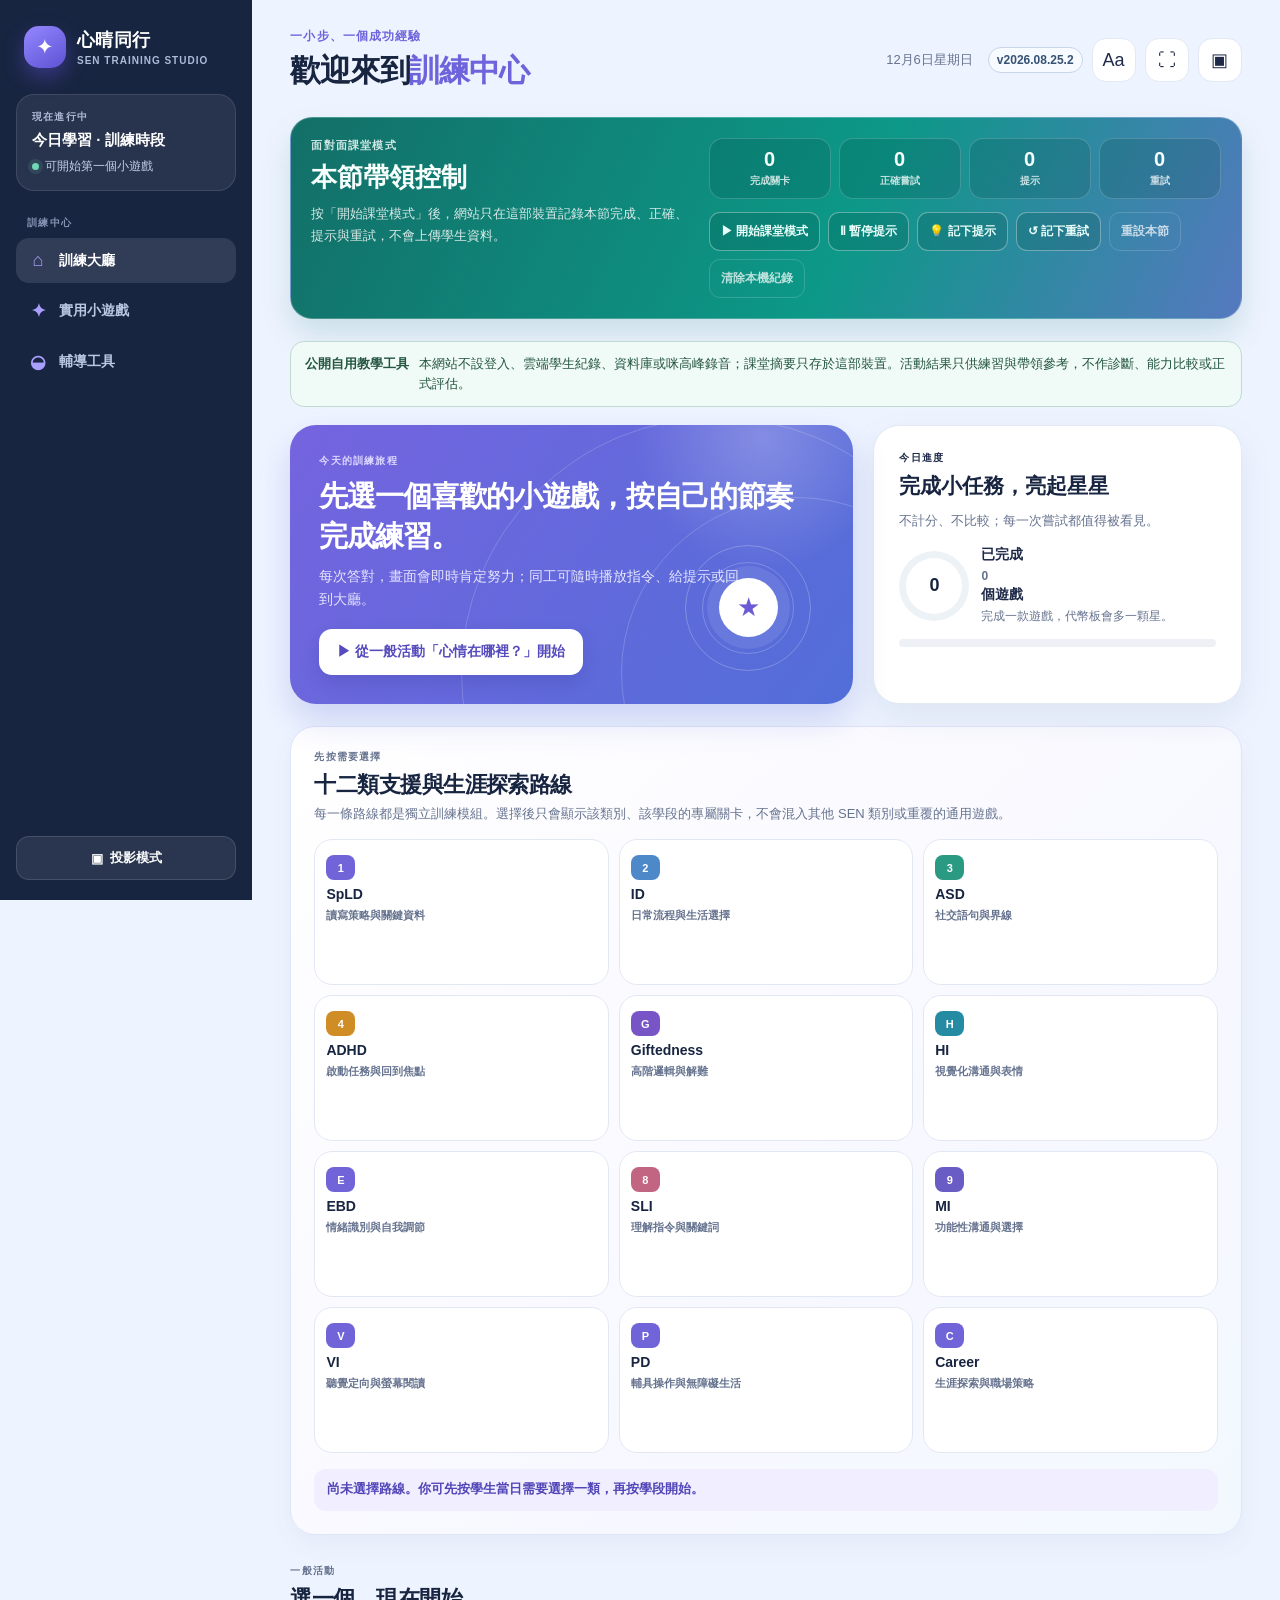
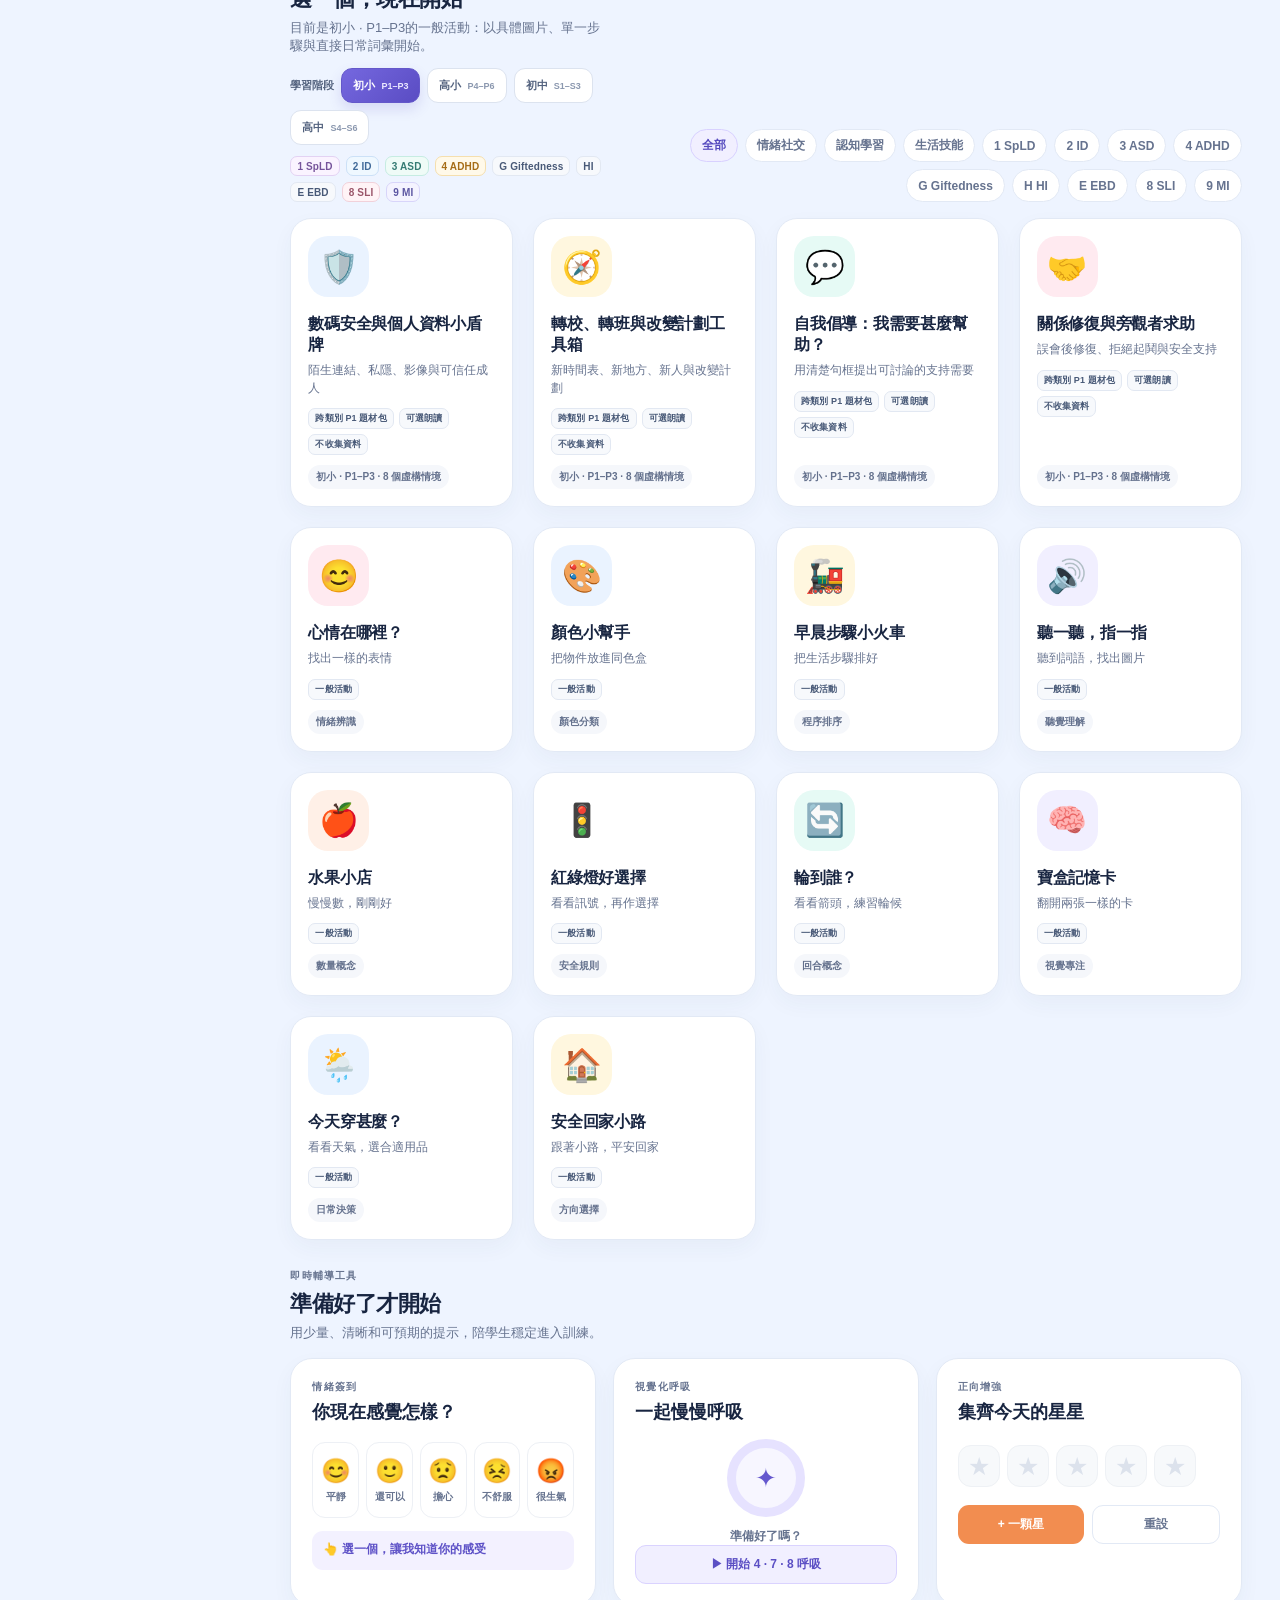
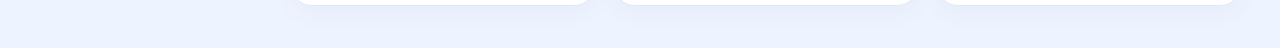
==== commit 91b7846c: "Add P1 cross-category safety packs" ====
--- a/index.html
+++ b/index.html
@@ -109,6 +109,7 @@
   <script src="modules/mi/mi-fifteen-catalogue-lab.js?v=mi-fifteen-support-mission-grid-20260824"></script>
   <script src="modules/accessibility/vi-pd-games-lab.js?v=pd-action-card-missions-20260824"></script>
   <script src="modules/cross-category/cross-category-strategy-lab.js?v=cross-category-mission-board-20260824"></script>
+  <script src="modules/cross-category/p1-safety-transition-lab.js?v=p1-safety-transition-four-packs-20260825"></script>
   <script src="modules/career/career-games-lab.js?v=career-unique-eight-rounds-20260824"></script>
   <script src="modules/eight-round-normalizer.js?v=all-pathways-eight-round-audit-20260823"></script>
   <script src="assets/js/sen-app.js?v=life-skills-unique-eight-20260824"></script>
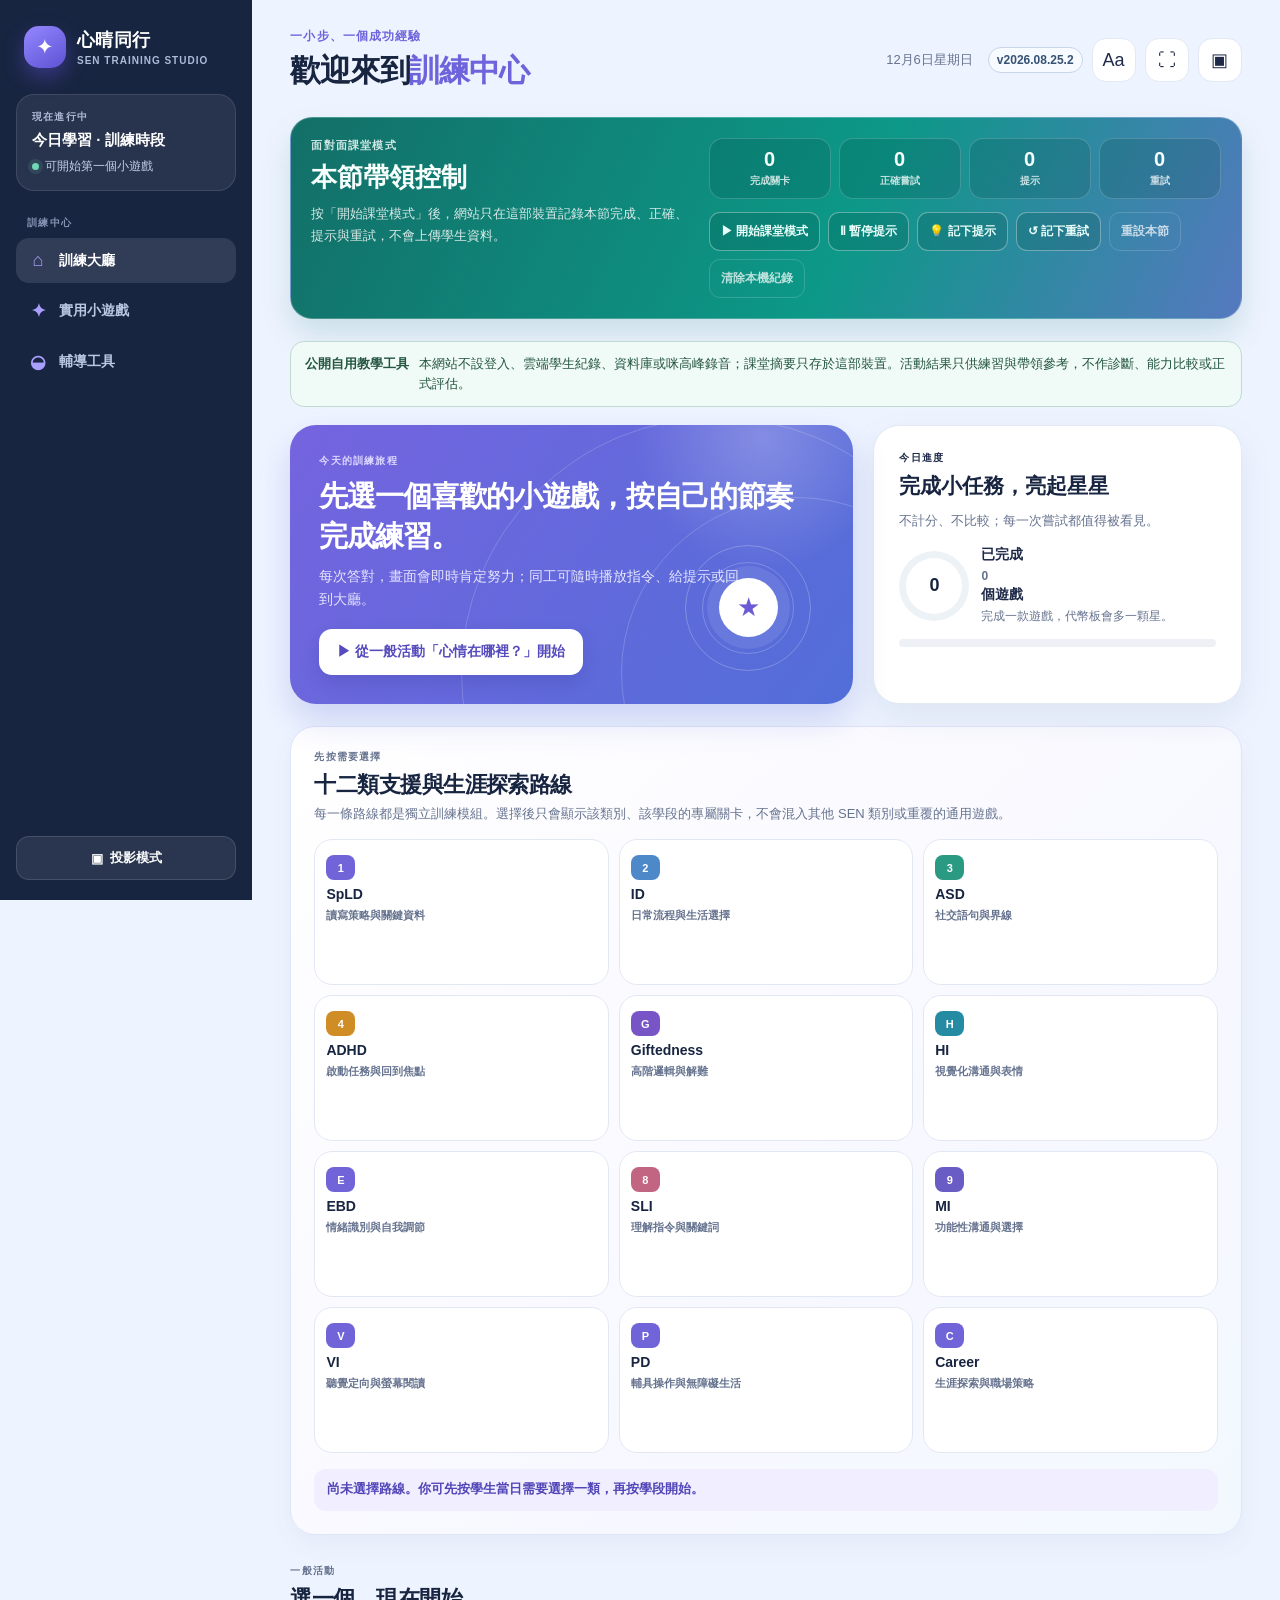
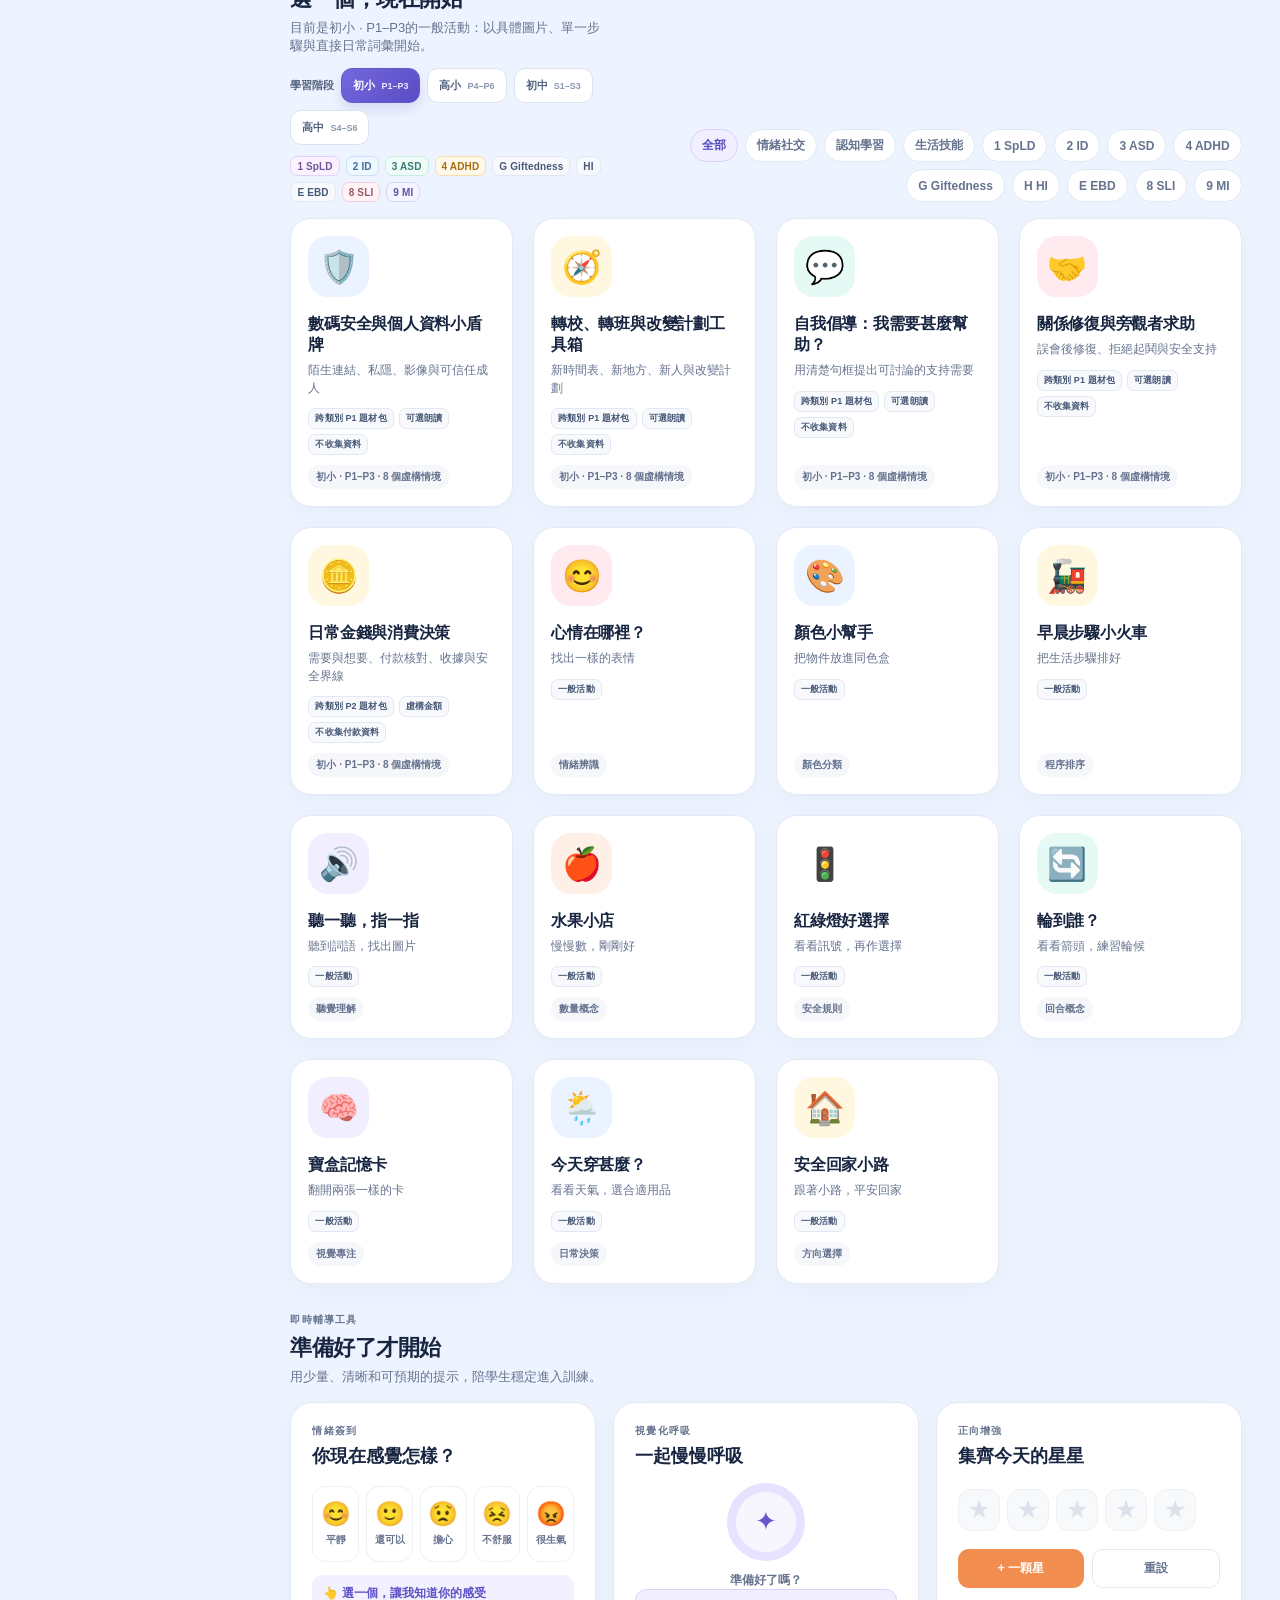
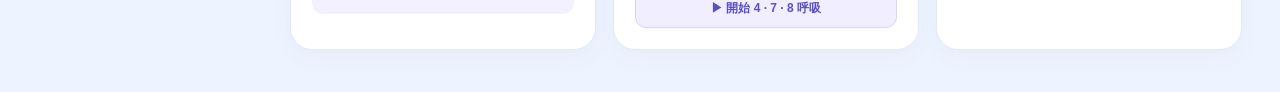
==== commit ed35ed41: "Add cross-category finance practice pack" ====
--- a/index.html
+++ b/index.html
@@ -110,6 +110,7 @@
   <script src="modules/accessibility/vi-pd-games-lab.js?v=pd-action-card-missions-20260824"></script>
   <script src="modules/cross-category/cross-category-strategy-lab.js?v=cross-category-mission-board-20260824"></script>
   <script src="modules/cross-category/p1-safety-transition-lab.js?v=p1-safety-transition-four-packs-20260825"></script>
+  <script src="modules/cross-category/practical-literacy-lab.js?v=p2-finance-practical-literacy-20260825"></script>
   <script src="modules/career/career-games-lab.js?v=career-unique-eight-rounds-20260824"></script>
   <script src="modules/eight-round-normalizer.js?v=all-pathways-eight-round-audit-20260823"></script>
   <script src="assets/js/sen-app.js?v=life-skills-unique-eight-20260824"></script>
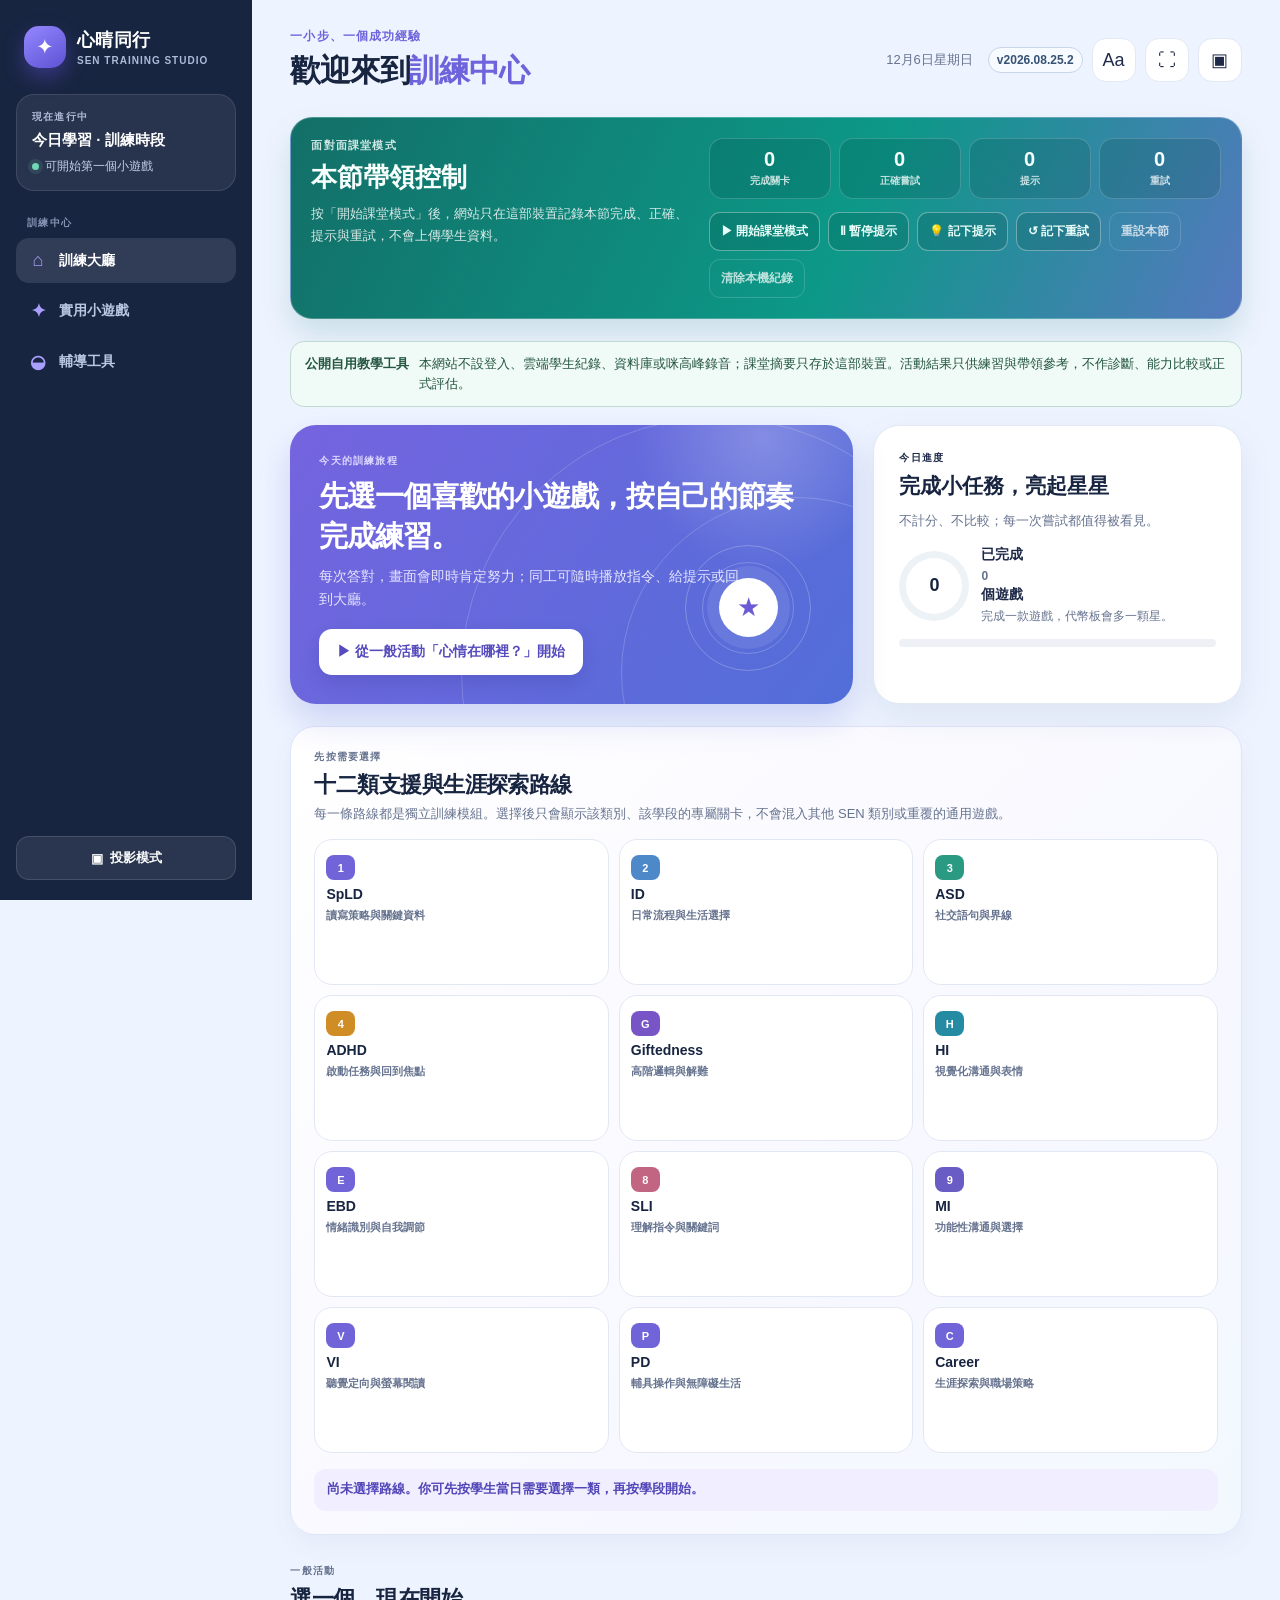
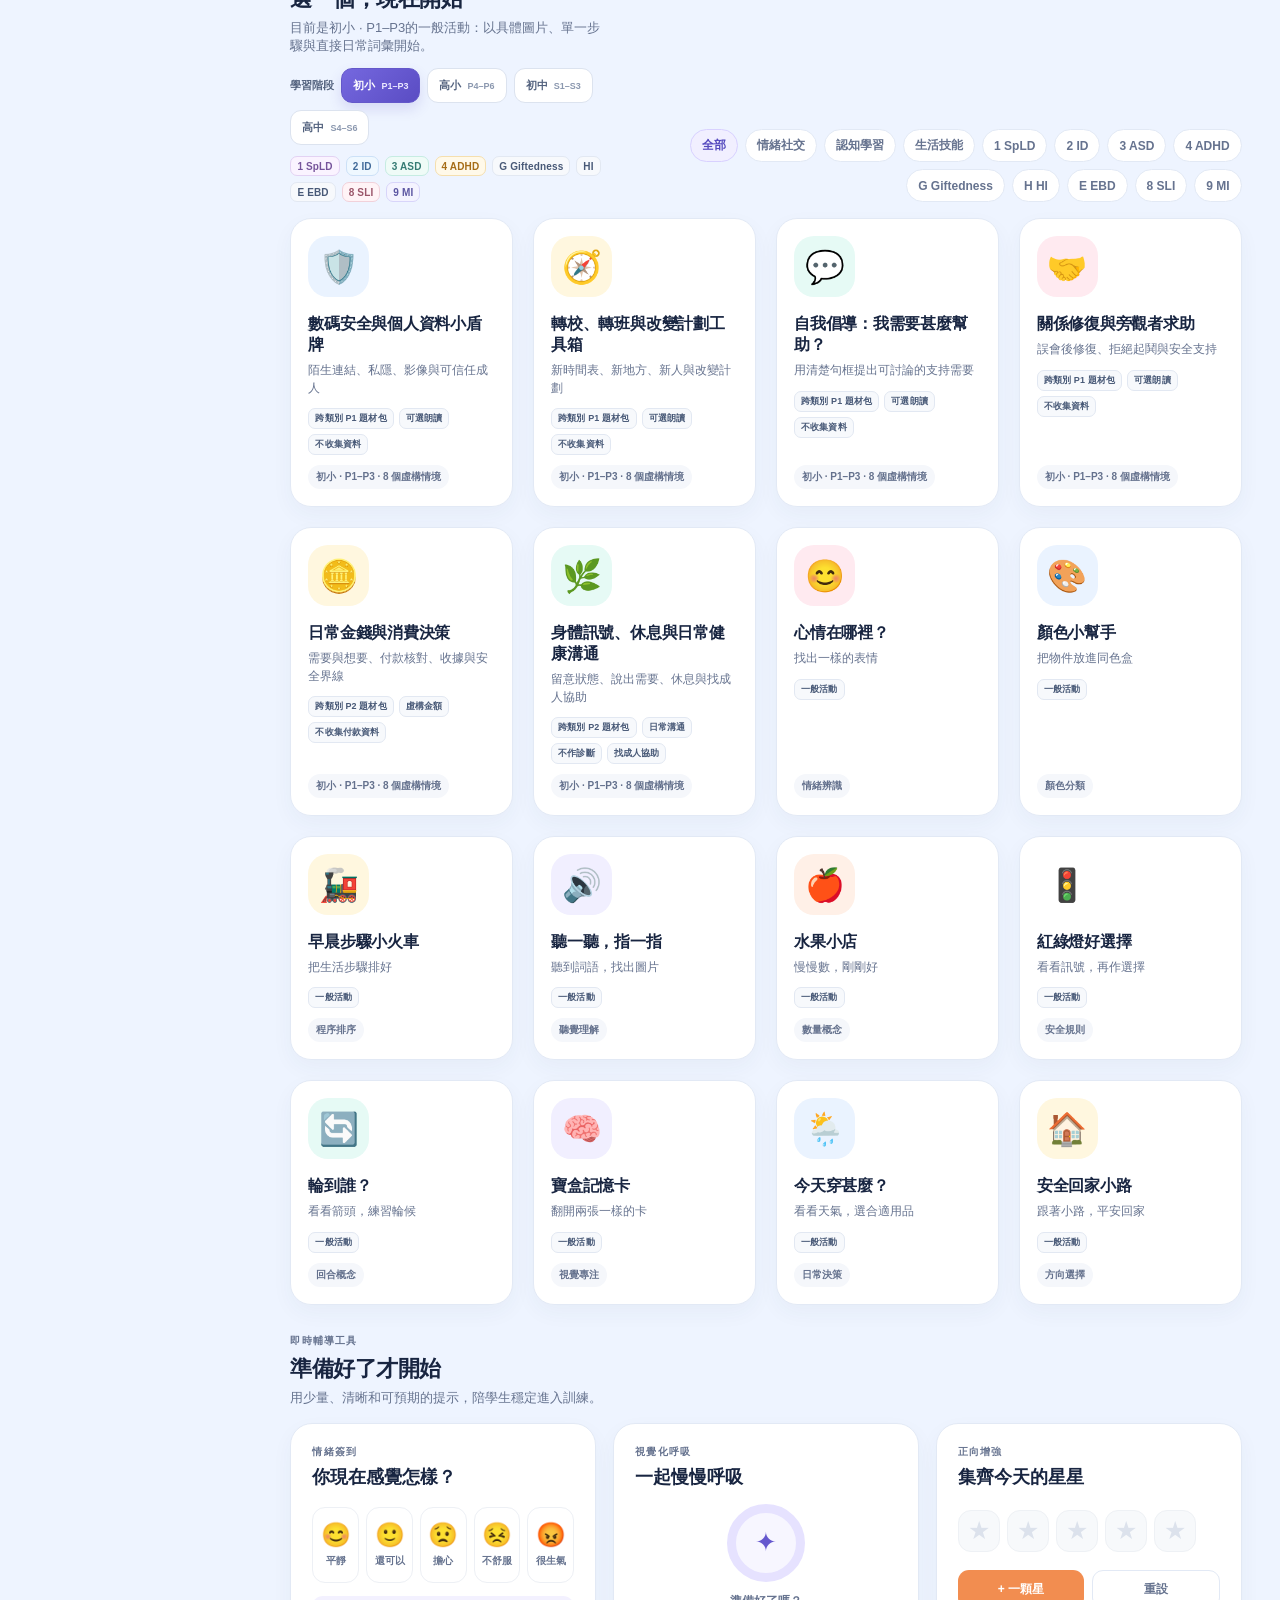
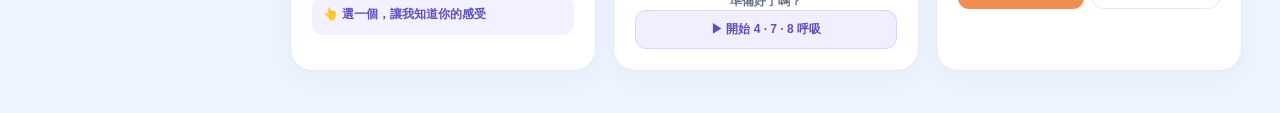
==== commit 34690360: "Add body signals communication practice pack" ====
--- a/index.html
+++ b/index.html
@@ -110,7 +110,7 @@
   <script src="modules/accessibility/vi-pd-games-lab.js?v=pd-action-card-missions-20260824"></script>
   <script src="modules/cross-category/cross-category-strategy-lab.js?v=cross-category-mission-board-20260824"></script>
   <script src="modules/cross-category/p1-safety-transition-lab.js?v=p1-safety-transition-four-packs-20260825"></script>
-  <script src="modules/cross-category/practical-literacy-lab.js?v=p2-finance-practical-literacy-20260825"></script>
+  <script src="modules/cross-category/practical-literacy-lab.js?v=p2-body-practical-literacy-20260825"></script>
   <script src="modules/career/career-games-lab.js?v=career-unique-eight-rounds-20260824"></script>
   <script src="modules/eight-round-normalizer.js?v=all-pathways-eight-round-audit-20260823"></script>
   <script src="assets/js/sen-app.js?v=life-skills-unique-eight-20260824"></script>
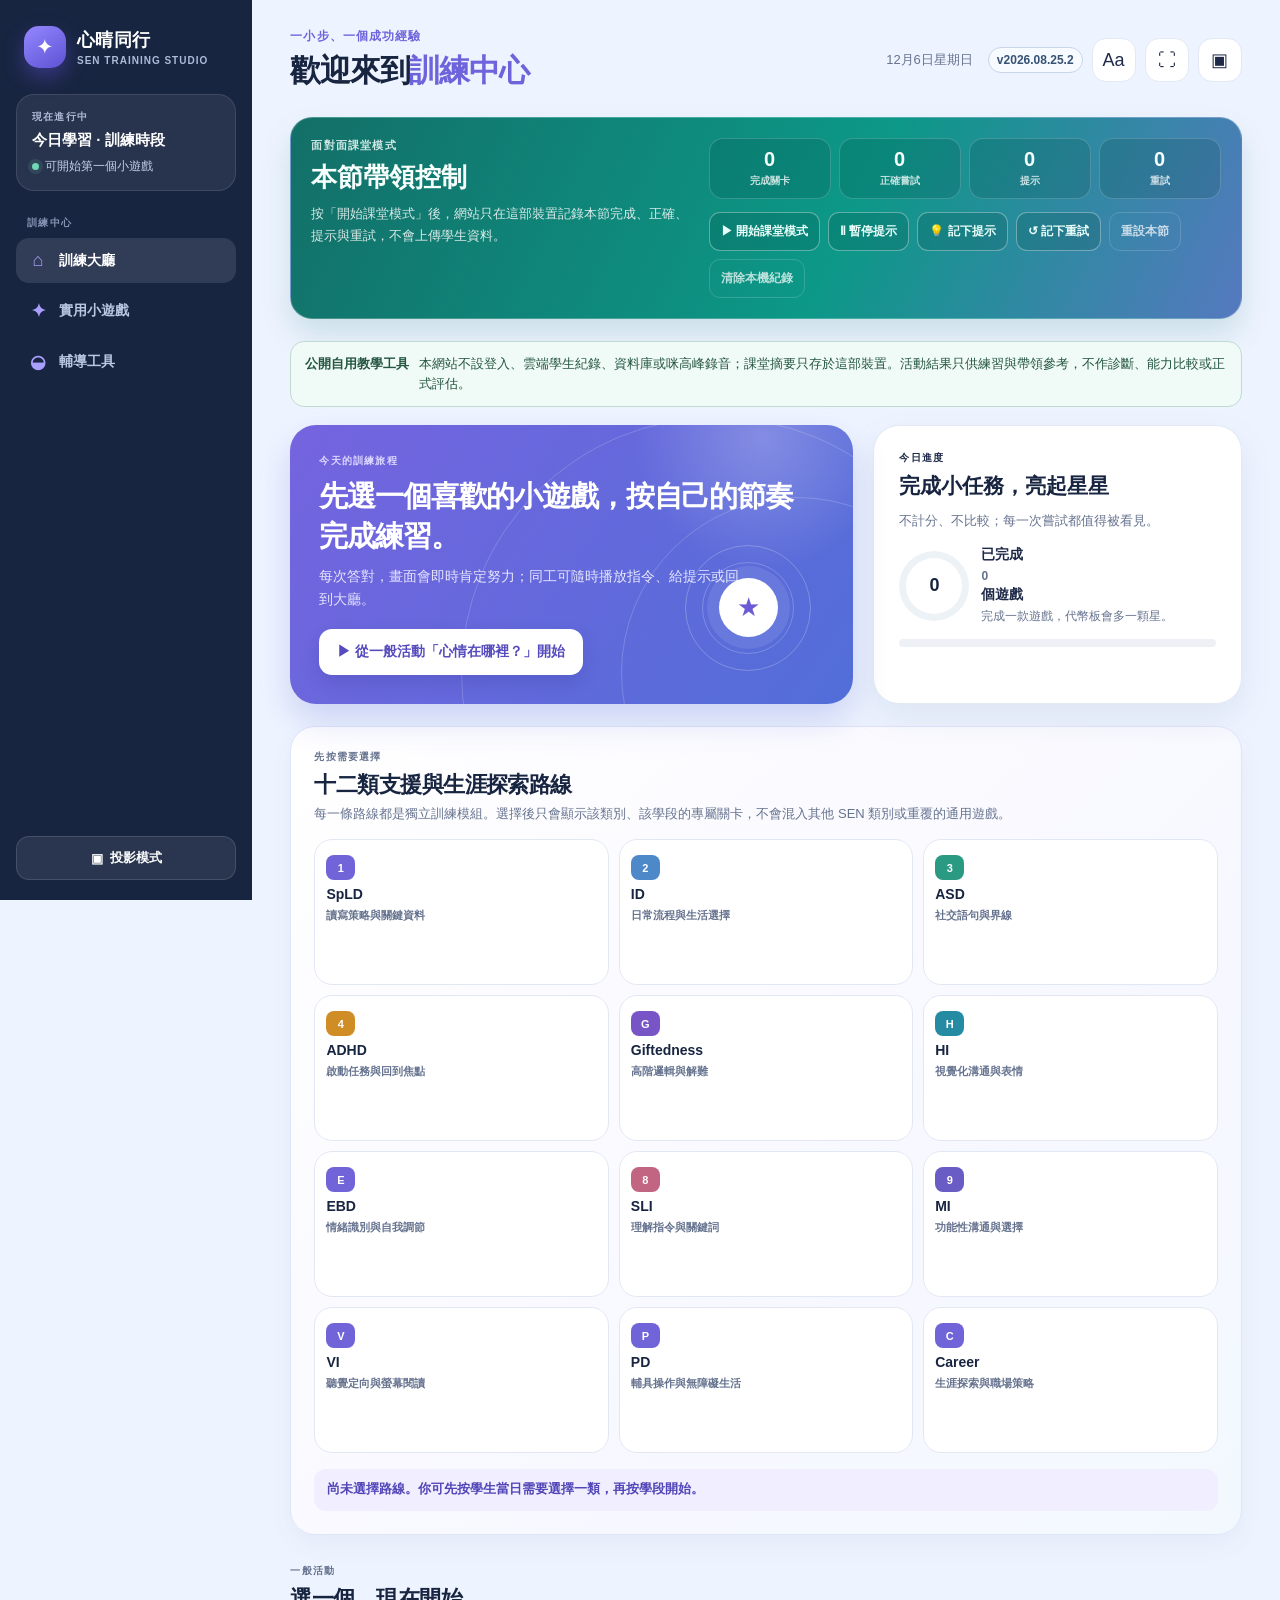
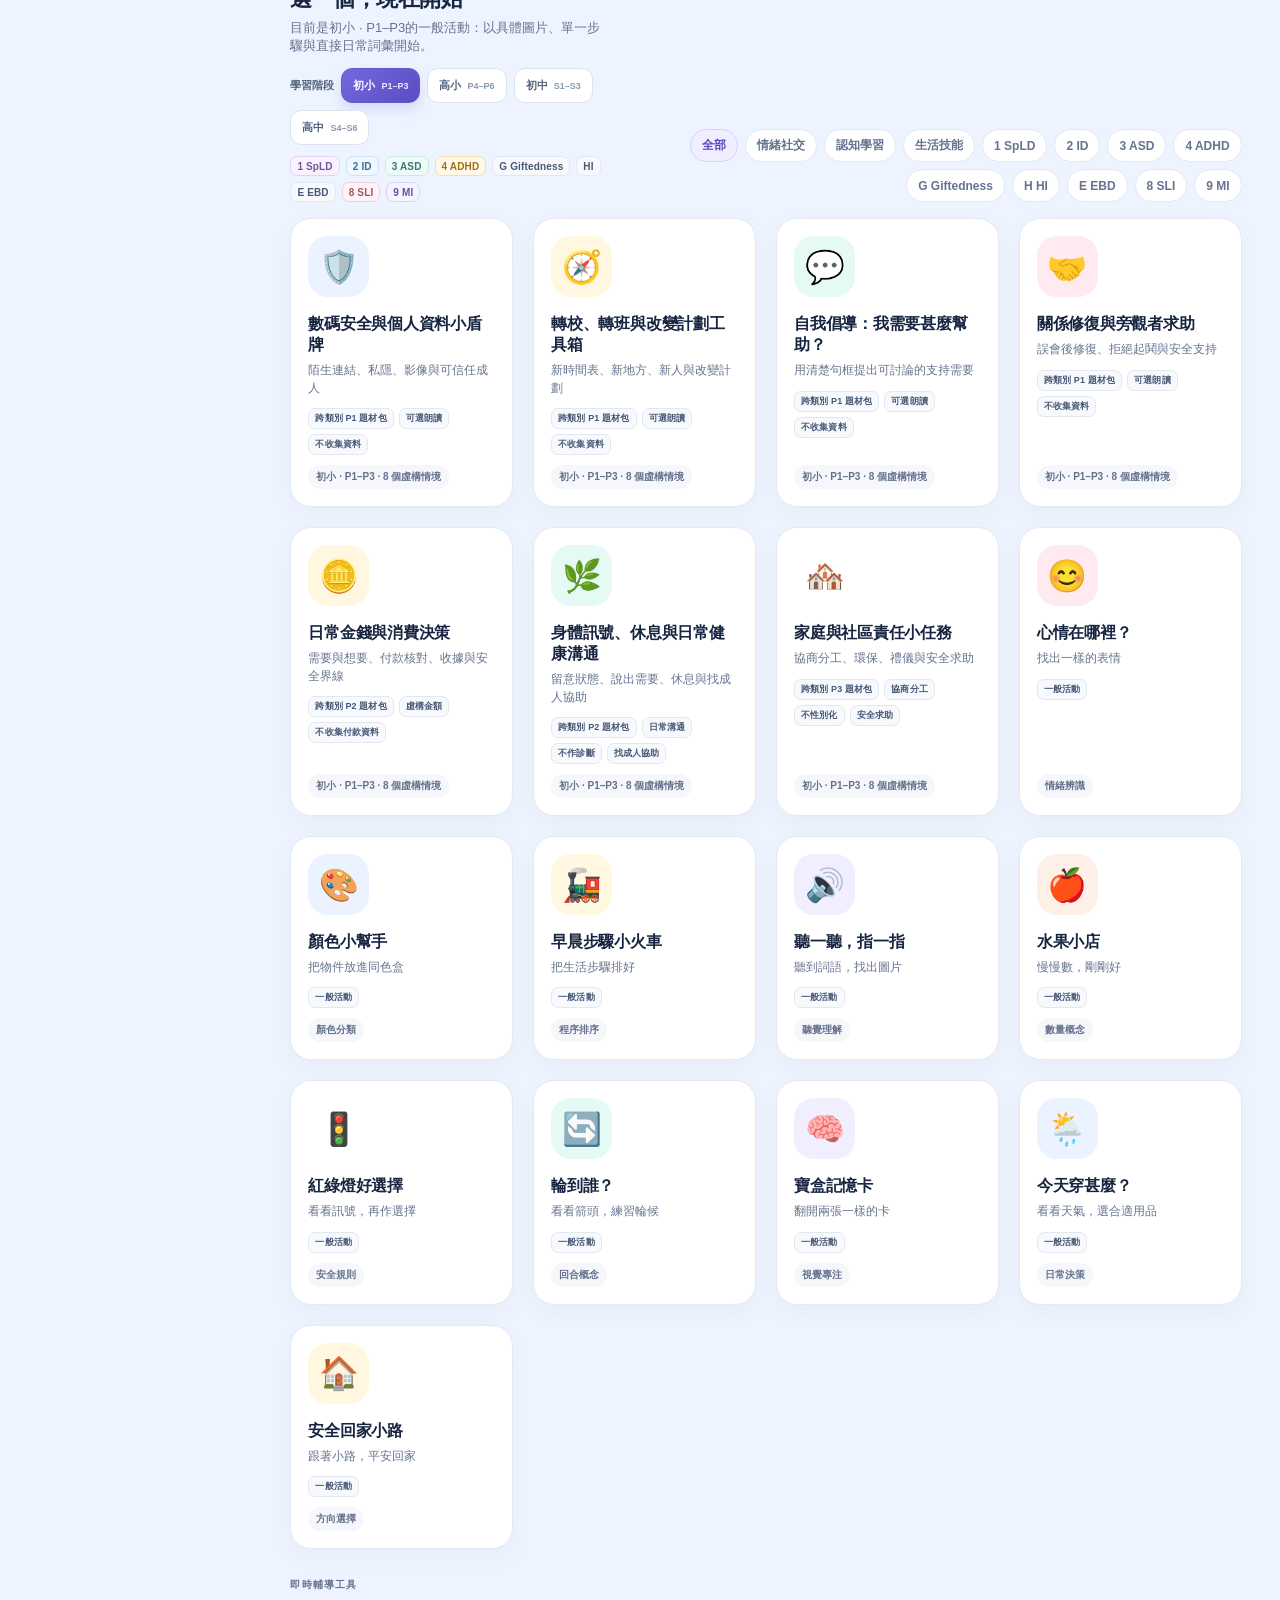
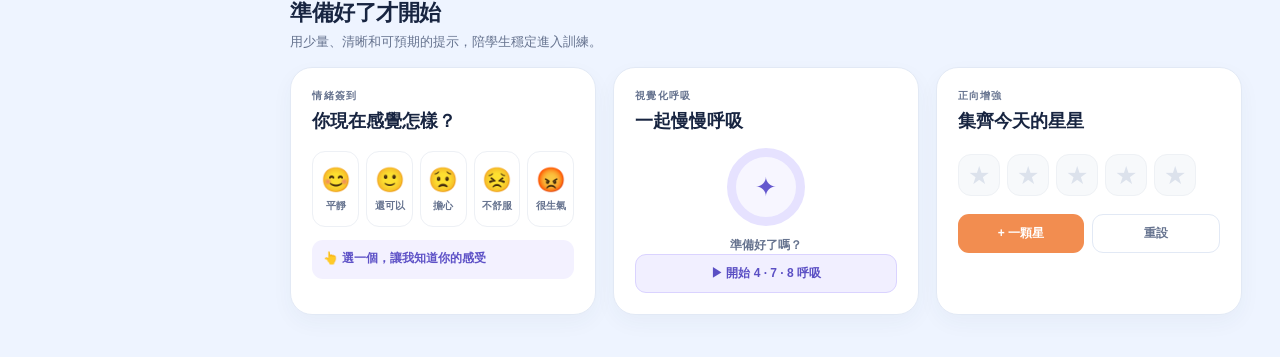
==== commit 826f6456: "Add family community responsibility pack" ====
--- a/index.html
+++ b/index.html
@@ -110,7 +110,7 @@
   <script src="modules/accessibility/vi-pd-games-lab.js?v=pd-action-card-missions-20260824"></script>
   <script src="modules/cross-category/cross-category-strategy-lab.js?v=cross-category-mission-board-20260824"></script>
   <script src="modules/cross-category/p1-safety-transition-lab.js?v=p1-safety-transition-four-packs-20260825"></script>
-  <script src="modules/cross-category/practical-literacy-lab.js?v=p2-body-practical-literacy-20260825"></script>
+  <script src="modules/cross-category/practical-literacy-lab.js?v=p3-community-practical-literacy-20260825"></script>
   <script src="modules/career/career-games-lab.js?v=career-unique-eight-rounds-20260824"></script>
   <script src="modules/eight-round-normalizer.js?v=all-pathways-eight-round-audit-20260823"></script>
   <script src="assets/js/sen-app.js?v=life-skills-unique-eight-20260824"></script>
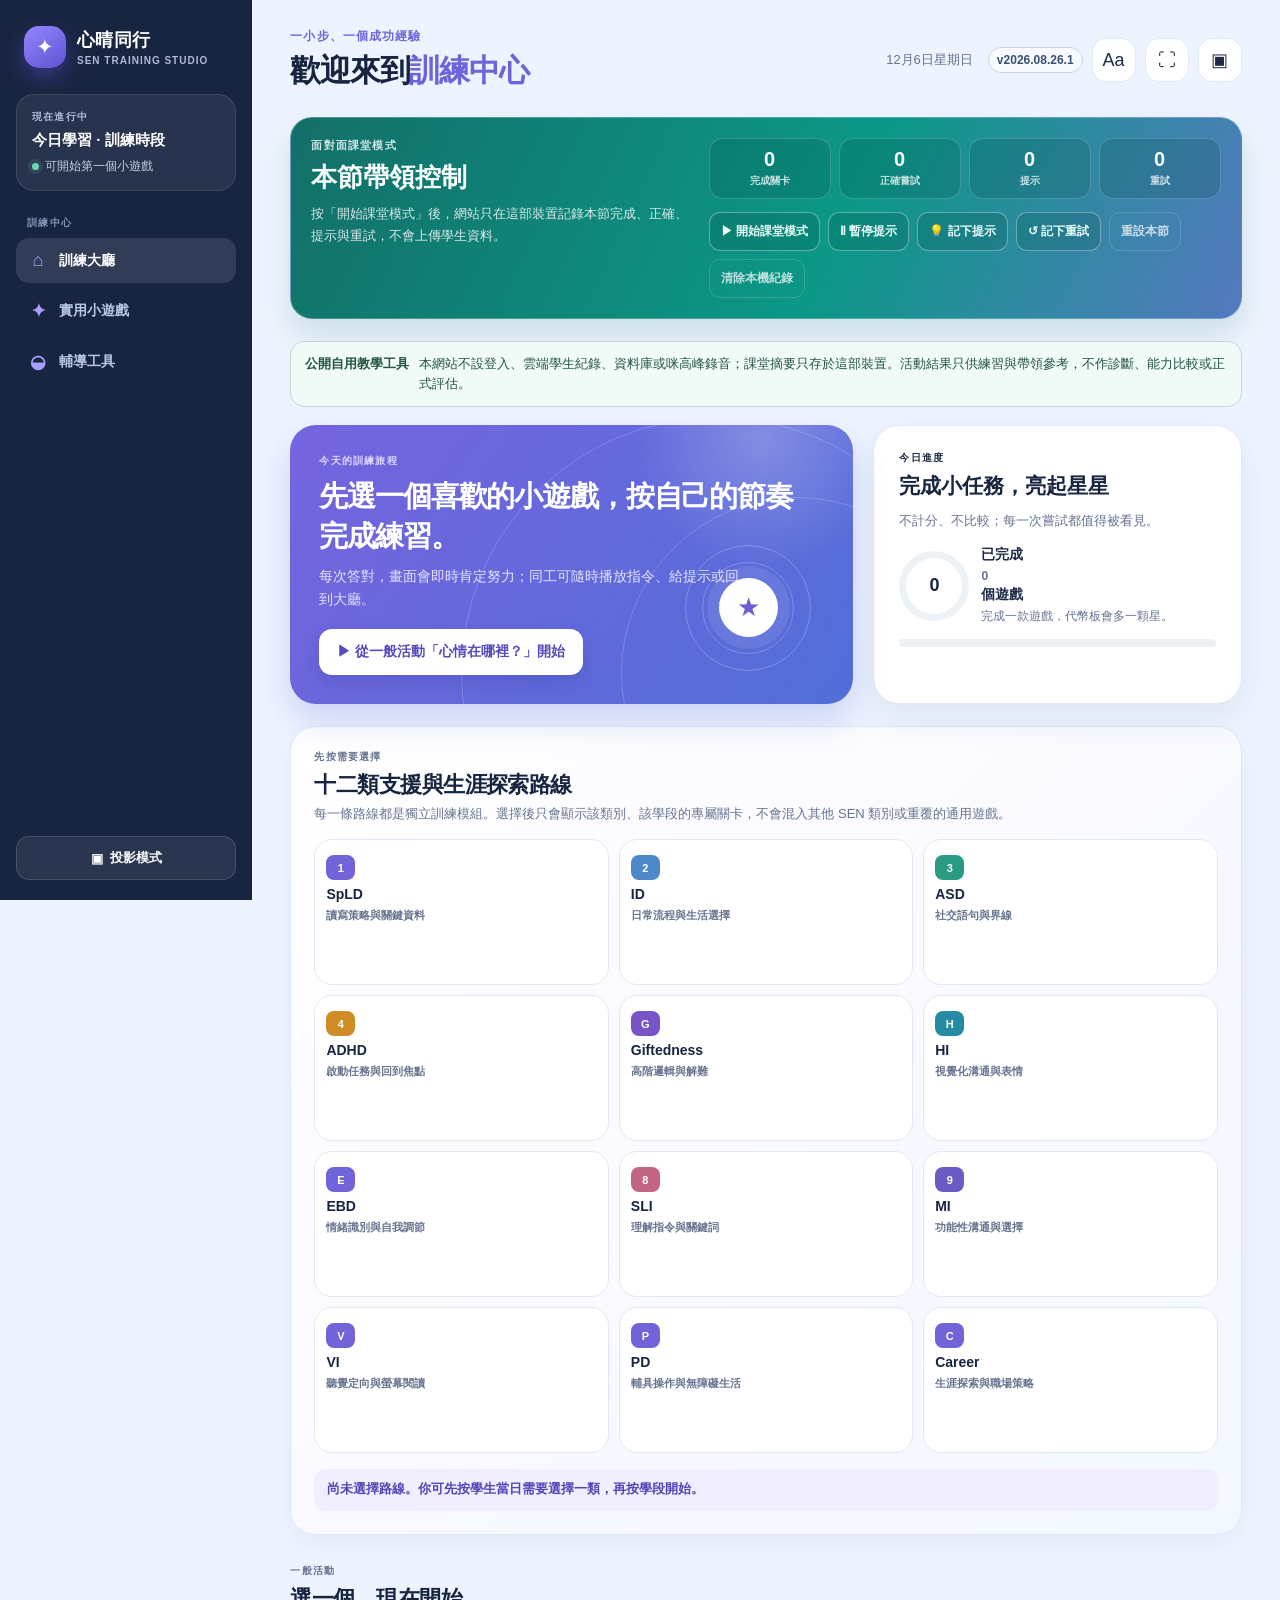
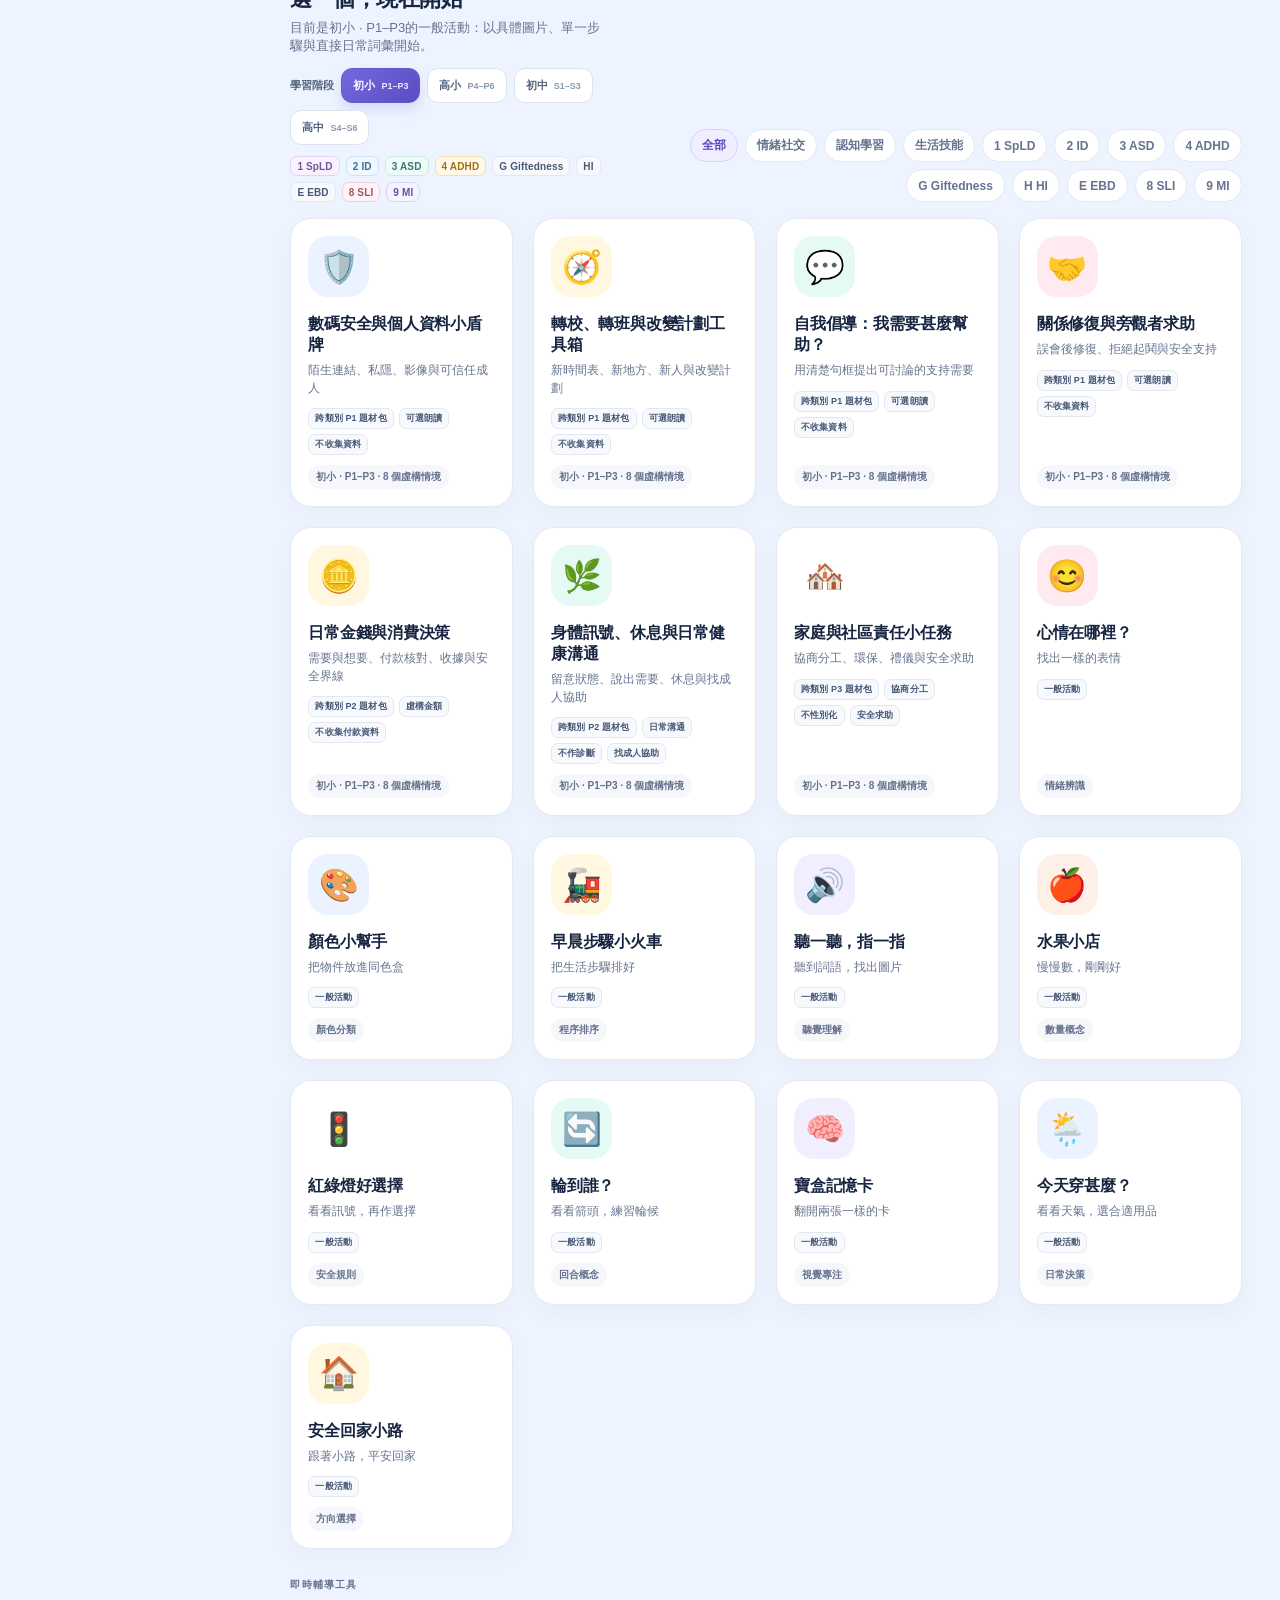
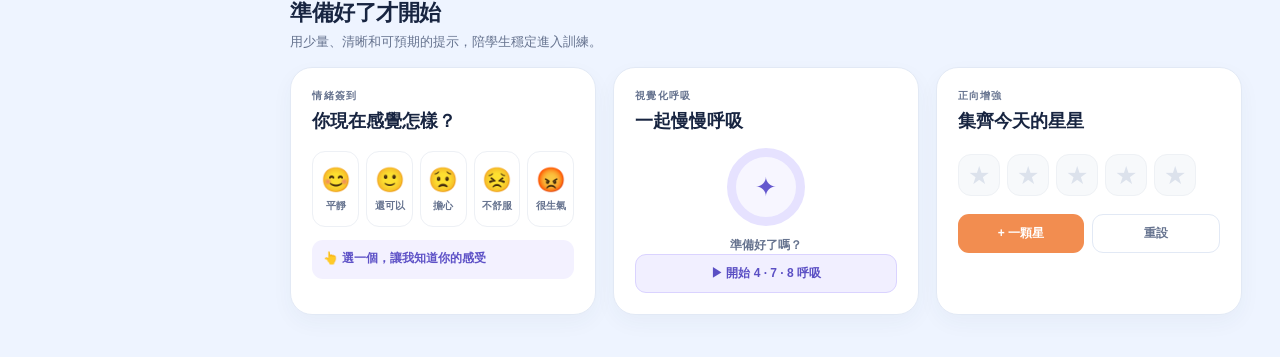
==== commit 7af8b1bf: "Complete final release regression fixes" ====
--- a/index.html
+++ b/index.html
@@ -27,7 +27,7 @@
       <section id="dashboardView">
         <header class="topbar">
           <div><p>一小步、一個成功經驗</p><h1 id="dashboardTitle" tabindex="-1">歡迎來到<span>訓練中心</span></h1></div>
-          <div class="top-actions"><div class="date-text" id="dateText">星期四 · 8 月 20 日</div><span class="release-chip" aria-label="公開版本 2026.08.25.2">v2026.08.25.2</span><button class="icon-button" id="readableButton" type="button" aria-label="切換高辨識文字模式" aria-pressed="false">Aa</button><button class="icon-button" id="fullscreenButton" type="button" aria-label="進入全螢幕">⛶</button><button class="icon-button" id="projectorTop" type="button" aria-label="切換投影模式" aria-pressed="false">▣</button></div>
+          <div class="top-actions"><div class="date-text" id="dateText">星期四 · 8 月 20 日</div><span class="release-chip" aria-label="公開版本 2026.08.26.1">v2026.08.26.1</span><button class="icon-button" id="readableButton" type="button" aria-label="切換高辨識文字模式" aria-pressed="false">Aa</button><button class="icon-button" id="fullscreenButton" type="button" aria-label="進入全螢幕">⛶</button><button class="icon-button" id="projectorTop" type="button" aria-label="切換投影模式" aria-pressed="false">▣</button></div>
         </header>
         <section class="lesson-console" aria-labelledby="lessonConsoleTitle"><div class="lesson-copy"><p class="lesson-kicker">面對面課堂模式</p><h2 id="lessonConsoleTitle">本節帶領控制</h2><p id="lessonSummaryText">按「開始課堂模式」後，網站只在這部裝置記錄本節完成、正確、提示與重試，不會上傳學生資料。</p></div><div class="lesson-panel"><div class="lesson-stat-grid" aria-label="本節簡易記錄"><div class="lesson-stat"><strong id="lessonGames">0</strong><span>完成關卡</span></div><div class="lesson-stat"><strong id="lessonCorrect">0</strong><span>正確嘗試</span></div><div class="lesson-stat"><strong id="lessonHints">0</strong><span>提示</span></div><div class="lesson-stat"><strong id="lessonRetries">0</strong><span>重試</span></div></div><div class="lesson-actions"><button class="lesson-button" id="lessonModeToggle" type="button">▶ 開始課堂模式</button><button class="lesson-button" id="lessonPauseToggle" type="button">Ⅱ 暫停提示</button><button class="lesson-button" id="lessonAddHint" type="button">💡 記下提示</button><button class="lesson-button" id="lessonAddRetry" type="button">↺ 記下重試</button><button class="lesson-button reset" id="lessonReset" type="button">重設本節</button><button class="lesson-button reset" id="lessonClearDevice" type="button">清除本機紀錄</button></div></div></section>
         <aside class="public-use-note" role="note"><strong>公開自用教學工具</strong><span>本網站不設登入、雲端學生紀錄、資料庫或咪高峰錄音；課堂摘要只存於這部裝置。活動結果只供練習與帶領參考，不作診斷、能力比較或正式評估。</span></aside>
@@ -71,10 +71,10 @@
   </div>
   <div class="toast" id="toast" role="status" aria-live="polite"></div>
 
-  <script src="modules/spld/spld-stage-data.js"></script>
-  <script src="modules/spld/spld-p1-lab.js?v=spld-p1-all-eight-unique-20260824"></script>
-  <script src="modules/spld/spld-p4-lab.js?v=spld-p4-ten-explicit-eight-20260823"></script>
-  <script src="modules/spld/spld-s1-lab.js?v=spld-s1-ten-explicit-eight-v2-20260823"></script>
+  <script src="modules/spld/spld-stage-data.js?v=spld-stage-visible-answer-audit-20260826"></script>
+  <script src="modules/spld/spld-p1-lab.js?v=spld-p1-visible-answer-audit-20260826"></script>
+  <script src="modules/spld/spld-p4-lab.js?v=spld-p4-visible-answer-audit-20260826"></script>
+  <script src="modules/spld/spld-s1-lab.js?v=spld-s1-visible-answer-audit-20260826"></script>
   <script src="modules/spld/spld-s4-lab.js?v=spld-s4-ten-explicit-eight-20260823"></script>
   <script src="modules/spld/spld-shape-sound-meaning-bank.js?v=spld-shape-sound-stars-bank-20260824d"></script>
   <script src="modules/spld/spld-shape-sound-meaning-lab.js?v=spld-shape-sound-stars-lab-20260824d"></script>
@@ -98,12 +98,12 @@
   <script src="modules/hi/hi-eight-games-lab.js?v=hi-unique-eight-rounds-20260824"></script>
   <script src="modules/gifted/gifted-2e-lab.js?v=2e-four-stage-safe-lab-20260823"></script>
   <script src="modules/gifted/gifted-cross-sen-lab.js?v=2e-cross-sen-eight-safe-labs-20260823"></script>
-  <script src="modules/gifted/gifted-eight-games-lab.js?v=gifted-eight-unique-prompts-20260824"></script>
+  <script src="modules/gifted/gifted-eight-games-lab.js?v=gifted-eight-visible-prompt-audit-20260826"></script>
   <script src="modules/gifted/gifted-open-inquiry-lab.js?v=gifted-open-inquiry-eight-20260824"></script>
   <script src="modules/gifted/gifted-attachment-arcade.js?v=gifted-2e-attachment-tasks-v2-20260824"></script>
   <script src="modules/sli/sli-stage-data.js?v=sli-stage-unique-eight-20260824"></script>
-  <script src="modules/sli/sli-core-lab.js?v=sli-core-public-static-20260825"></script>
-  <script src="modules/sli/sli-eight-games-lab.js?v=sli-eight-public-static-20260825"></script>
+  <script src="modules/sli/sli-core-lab.js?v=sli-core-visible-prompt-audit-20260826"></script>
+  <script src="modules/sli/sli-eight-games-lab.js?v=sli-eight-on-demand-hint-20260826"></script>
   <script src="modules/sli/sli-fifteen-catalogue-lab.js?v=sli-fifteen-language-mission-board-20260824"></script>
   <script src="modules/mi/mi-stage-data.js?v=mi-stage-unique-eight-20260824"></script>
   <script src="modules/mi/mi-fifteen-catalogue-lab.js?v=mi-fifteen-support-mission-grid-20260824"></script>
@@ -113,7 +113,7 @@
   <script src="modules/cross-category/practical-literacy-lab.js?v=p3-community-practical-literacy-20260825"></script>
   <script src="modules/career/career-games-lab.js?v=career-unique-eight-rounds-20260824"></script>
   <script src="modules/eight-round-normalizer.js?v=all-pathways-eight-round-audit-20260823"></script>
-  <script src="assets/js/sen-app.js?v=life-skills-unique-eight-20260824"></script>
+  <script src="assets/js/sen-app.js?v=spld-visible-answer-audit-20260826"></script>
   <script src="assets/js/sen-interaction-layer.js?v=whole-site-interaction-20260823"></script>
 </body>
 </html>
